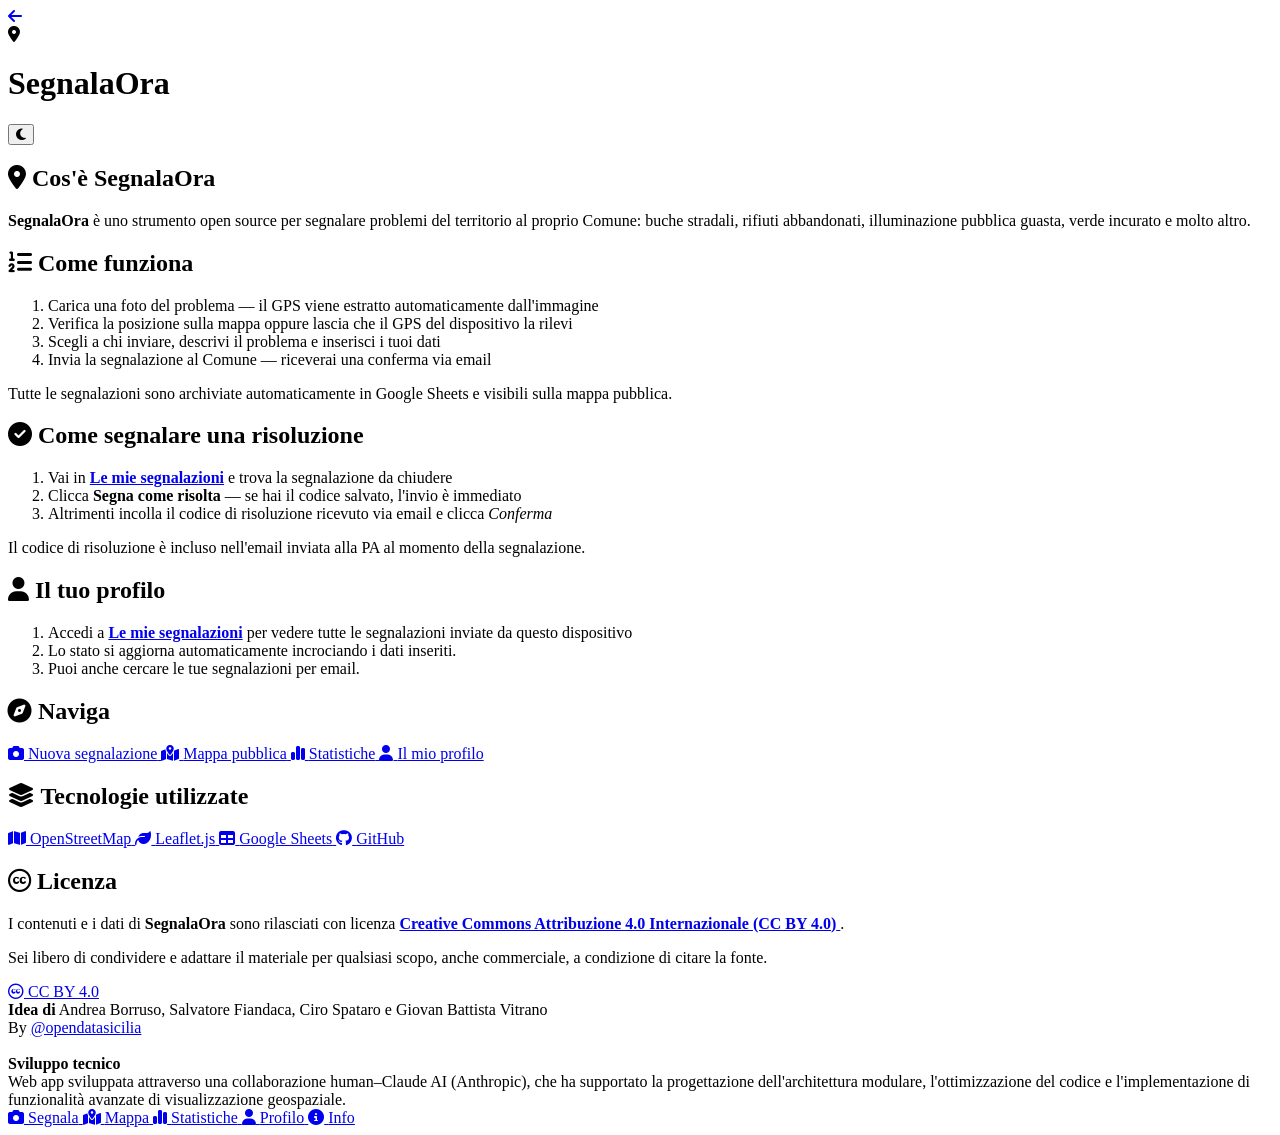
==== info.html @ 7734c01e "upgrade" ====
<!DOCTYPE html>
<html lang="it">
<head>
<meta charset="UTF-8">
<meta name="viewport" content="width=device-width, initial-scale=1.0">
<title>Informazioni — SegnalaOra</title>
<link rel="preconnect" href="https://fonts.googleapis.com">
<link href="https://fonts.googleapis.com/css2?family=Titillium+Web:ital,wght@0,300;0,400;0,600;0,700;1,300&display=swap" rel="stylesheet">
<link rel="stylesheet" href="https://cdnjs.cloudflare.com/ajax/libs/font-awesome/6.5.2/css/all.min.css"/>
<link rel="stylesheet" href="css/app.css">
<link rel="shortcut icon" href="img/favicon.ico"/>
<link rel="icon" href="img/favicon.png" type="image/png"/>
<script src="js/theme.js"></script>
</head>
<body class="page-info">

<header>
  <a href="javascript:history.back()" class="btn-back" title="Torna indietro">
    <i class="fa-solid fa-arrow-left"></i>
  </a>
  <div class="logo-mark"><i class="fa-solid fa-location-dot"></i></div>
  <h1>SegnalaOra</h1>
  <div class="header-actions">
    <button class="btn-theme" id="themeToggle" onclick="toggleTheme()" title="Tema">
      <i class="fa-solid fa-moon"></i>
    </button>
  </div>
</header>

<main>

  <section class="info-section">
    <h2><i class="fa-solid fa-location-dot"></i> Cos'è SegnalaOra</h2>
    <p><strong>SegnalaOra</strong> è uno strumento open source per segnalare problemi del territorio al proprio Comune: buche stradali, rifiuti abbandonati, illuminazione pubblica guasta, verde incurato e molto altro.</p>
  </section>

  <section class="info-section">
    <h2><i class="fa-solid fa-list-ol"></i> Come funziona</h2>
    <ol>
      <li>Carica una foto del problema — il GPS viene estratto automaticamente dall'immagine</li>
      <li>Verifica la posizione sulla mappa oppure lascia che il GPS del dispositivo la rilevi</li>
      <li>Scegli a chi inviare, descrivi il problema e inserisci i tuoi dati</li>
      <li>Invia la segnalazione al Comune — riceverai una conferma via email</li>
    </ol>
    <p>Tutte le segnalazioni sono archiviate automaticamente in Google Sheets e visibili sulla mappa pubblica.</p>
  </section>

  <section class="info-section">
    <h2><i class="fa-solid fa-circle-check"></i> Come segnalare una risoluzione</h2>
    <ol>
      <li>Vai in <a href="profilo.html"><strong>Le mie segnalazioni</strong></a> e trova la segnalazione da chiudere</li>
      <li>Clicca <strong>Segna come risolta</strong> — se hai il codice salvato, l'invio è immediato</li>
      <li>Altrimenti incolla il codice di risoluzione ricevuto via email e clicca <em>Conferma</em></li>
    </ol>
    <p class="info-note">Il codice di risoluzione è incluso nell'email inviata alla PA al momento della segnalazione.</p>
  </section>

  <section class="info-section">
    <h2><i class="fa-solid fa-user"></i> Il tuo profilo</h2>
    <ol>
      <li>Accedi a <a href="profilo.html"><strong>Le mie segnalazioni</strong></a> per vedere tutte le segnalazioni inviate da questo dispositivo</li>
      <li>Lo stato si aggiorna automaticamente incrociando i dati inseriti.</li>
      <li>Puoi anche cercare le tue segnalazioni per email.</li>
    </ol>
  </section>

  <section class="info-section info-section--links">
    <h2><i class="fa-solid fa-compass"></i> Naviga</h2>
    <div class="info-links">
      <a href="index.html" class="info-link-card">
        <i class="fa-solid fa-camera"></i>
        <span>Nuova segnalazione</span>
      </a>
      <a href="mappa.html" class="info-link-card">
        <i class="fa-solid fa-map-location-dot"></i>
        <span>Mappa pubblica</span>
      </a>
      <a href="statistiche.html" class="info-link-card">
        <i class="fa-solid fa-chart-simple"></i>
        <span>Statistiche</span>
      </a>
      <a href="profilo.html" class="info-link-card">
        <i class="fa-solid fa-user"></i>
        <span>Il mio profilo</span>
      </a>
    </div>
  </section>

  <section class="info-section">
    <h2><i class="fa-solid fa-layer-group"></i> Tecnologie utilizzate</h2>
    <div class="info-links">
      <a href="https://www.openstreetmap.org/copyright" target="_blank" rel="noopener" class="info-link-card">
        <i class="fa-solid fa-map"></i>
        <span>OpenStreetMap</span>
      </a>
      <a href="https://leafletjs.com" target="_blank" rel="noopener" class="info-link-card">
        <i class="fa-solid fa-leaf"></i>
        <span>Leaflet.js</span>
      </a>
      <a href="https://workspace.google.com/products/sheets/" target="_blank" rel="noopener" class="info-link-card">
        <i class="fa-solid fa-table"></i>
        <span>Google Sheets</span>
      </a>
      <a href="#" target="_blank" rel="noopener" class="info-link-card">
        <i class="fa-brands fa-github"></i>
        <span>GitHub</span>
      </a>
    </div>
  </section>

  <section class="info-section">
    <h2><i class="fa-brands fa-creative-commons"></i> Licenza</h2>
    <p>
      I contenuti e i dati di <strong>SegnalaOra</strong> sono rilasciati con licenza
      <a href="https://creativecommons.org/licenses/by/4.0/deed.it" target="_blank" rel="noopener">
        <strong>Creative Commons Attribuzione 4.0 Internazionale (CC BY 4.0)</strong>
      </a>.
    </p>
    <p>Sei libero di condividere e adattare il materiale per qualsiasi scopo, anche commerciale, a condizione di citare la fonte.</p>
    <div class="info-links" style="margin-top:0.75rem">
      <a href="https://creativecommons.org/licenses/by/4.0/deed.it" target="_blank" rel="noopener" class="info-link-card">
        <i class="fa-brands fa-creative-commons"></i>
        <span>CC BY 4.0</span>
      </a>
    </div>
  </section>

  <section class="info-section info-credits">
    <strong>Idea di</strong> Andrea Borruso, Salvatore Fiandaca, Ciro Spataro e Giovan Battista Vitrano<br>
    By <a href="https://opendatasicilia.it" target="_blank" rel="noopener">@opendatasicilia</a><br><br>
    <strong>Sviluppo tecnico</strong><br>
    Web app sviluppata attraverso una collaborazione human–Claude AI (Anthropic), che ha supportato la progettazione dell'architettura modulare, l'ottimizzazione del codice e l'implementazione di funzionalità avanzate di visualizzazione geospaziale.
  </section>

</main>

<!-- BOTTOM NAV -->
<nav class="bottom-nav">
  <a class="bnav-item" href="index.html">
    <i class="fa-solid fa-camera"></i>
    <span>Segnala</span>
  </a>
  <a class="bnav-item" href="mappa.html">
    <i class="fa-solid fa-map-location-dot"></i>
    <span>Mappa</span>
  </a>
  <a class="bnav-item" href="statistiche.html">
    <i class="fa-solid fa-chart-simple"></i>
    <span>Statistiche</span>
  </a>
  <a class="bnav-item" href="profilo.html">
    <i class="fa-solid fa-user"></i>
    <span>Profilo</span>
  </a>
  <a class="bnav-item bnav-active" href="info.html">
    <i class="fa-solid fa-circle-info"></i>
    <span>Info</span>
  </a>
</nav>

</body>
</html>
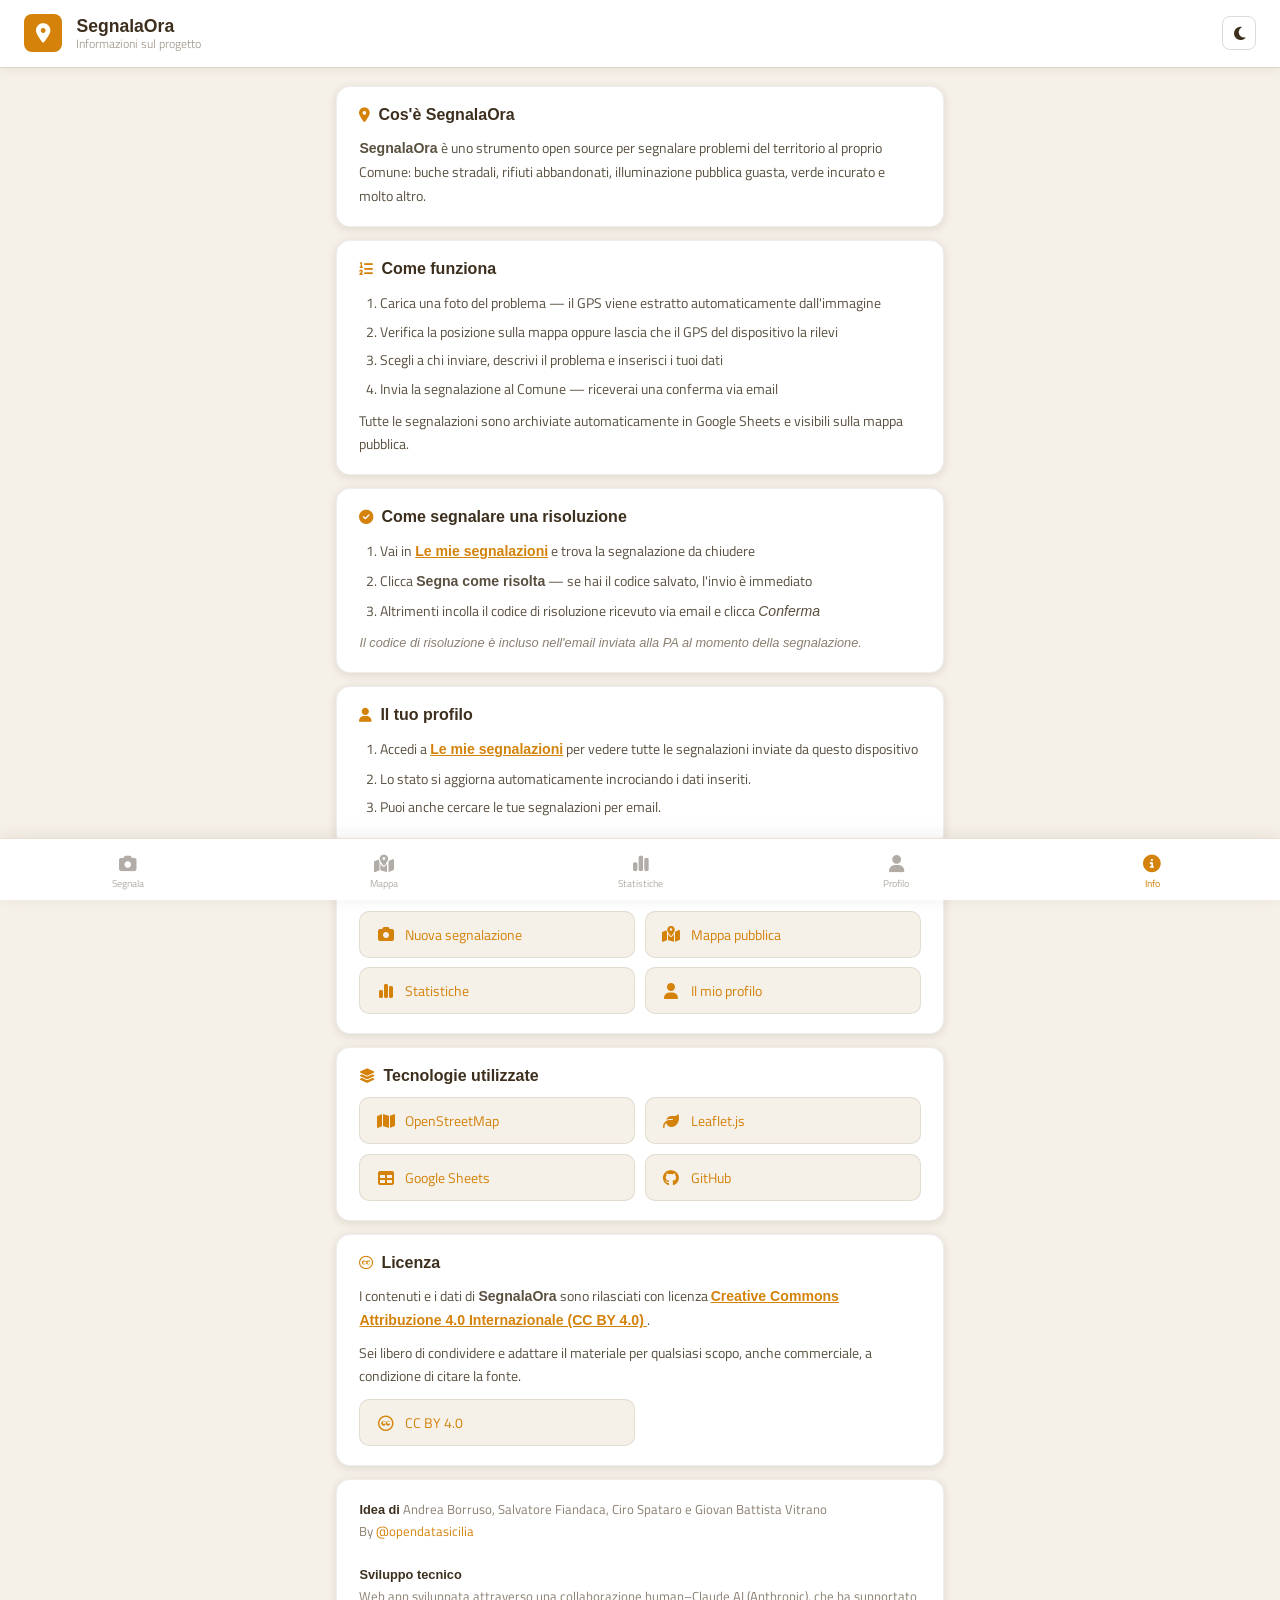
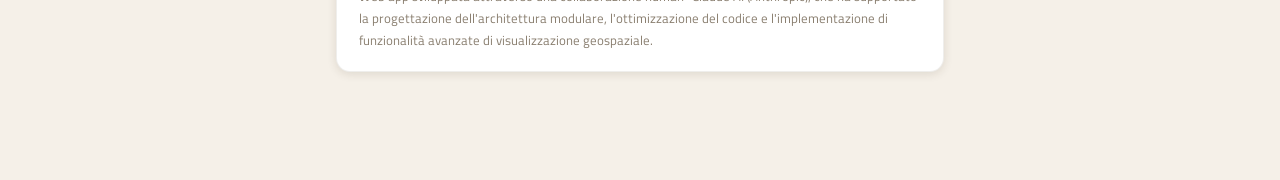
==== commit b96d6f96: "upgrade" ====
--- a/info.html
+++ b/info.html
@@ -15,11 +15,11 @@
 <body class="page-info">
 
 <header>
-  <a href="javascript:history.back()" class="btn-back" title="Torna indietro">
-    <i class="fa-solid fa-arrow-left"></i>
-  </a>
   <div class="logo-mark"><i class="fa-solid fa-location-dot"></i></div>
-  <h1>SegnalaOra</h1>
+  <div>
+    <h1>SegnalaOra</h1>
+    <p>Informazioni sul progetto</p>
+  </div>
   <div class="header-actions">
     <button class="btn-theme" id="themeToggle" onclick="toggleTheme()" title="Tema">
       <i class="fa-solid fa-moon"></i>
--- a/css/app.css
+++ b/css/app.css
@@ -0,0 +1,2430 @@
+/* ═══════════════════════════════════════════════════════
+   SegnalaOra — app.css — Stile unificato di tutte le pagine
+   ═══════════════════════════════════════════════════════
+   Struttura:
+     1. Variabili CSS
+     2. Reset
+     3. Animazioni condivise
+     4. Componenti condivisi (btn-theme, btn-info, info-modal, bottom-nav, spinner)
+     5. Dark mode — componenti condivisi
+     ─── PAGINA: FORM SEGNALAZIONE  (body.page-form) ───────
+     ─── PAGINA: MAPPA              (body.page-map) ────────
+     ─── PAGINA: STATISTICHE        (body.page-stats) ──────
+     ─── PAGINA: PROFILO            (body.page-profile) ────
+   ═══════════════════════════════════════════════════════ */
+
+/* ─────────────────────────────────────────────────────────
+   1. VARIABILI CSS
+───────────────────────────────────────────────────────── */
+:root {
+  --ink:         #3d2f1e;
+  --paper:       #f5f0e8;
+  --amber:       #d4820a;
+  --amber-light: #e8a030;
+  --sage:        #3d5a47;
+  --rust:        #c0392b;
+  --mist:        #e8e2d6;
+  --shadow:      rgba(60,40,20,0.12);
+  --panel:       360px;
+  --ocean:       #0984e3;
+  --urg-alta:    #e53535;
+  --urg-normale: #ff9900;
+  --urg-bassa:   #3cb4d8;
+}
+
+/* ─────────────────────────────────────────────────────────
+   2. RESET
+───────────────────────────────────────────────────────── */
+* { box-sizing: border-box; margin: 0; padding: 0; }
+
+/* ─────────────────────────────────────────────────────────
+   3. ANIMAZIONI CONDIVISE
+───────────────────────────────────────────────────────── */
+@keyframes spin   { to { transform: rotate(360deg); } }
+@keyframes pulse  { 0%, 100% { opacity: 1; } 50% { opacity: 0.3; } }
+@keyframes shake  { 0%, 100% { transform: translateX(0); } 25% { transform: translateX(-4px); } 75% { transform: translateX(4px); } }
+@keyframes fadeIn { from { opacity: 0; transform: translateY(12px); } to { opacity: 1; transform: translateY(0); } }
+@keyframes pop    { from { transform: scale(0); } to { transform: scale(1); } }
+
+/* ─────────────────────────────────────────────────────────
+   4. COMPONENTI CONDIVISI
+───────────────────────────────────────────────────────── */
+
+/* Btn Info — 32px circolare */
+.btn-info {
+  background: none;
+  border: 1px solid rgba(60,40,20,0.20);
+  border-radius: 50%;
+  width: 32px;
+  height: 32px;
+  color: #9a8f80;
+  cursor: pointer;
+  display: flex;
+  align-items: center;
+  justify-content: center;
+  font-size: 0.95rem;
+  transition: border-color 0.2s, color 0.2s;
+  flex-shrink: 0;
+   display: none;
+}
+.btn-info:hover { border-color: var(--amber); color: var(--amber); }
+
+
+/* Btn Theme — 32px circolare (profilo usa override 34px/8px) */
+.btn-theme {
+  background: none;
+   width: 34px;
+    height: 34px;
+    border: 1.5px solid rgba(61, 47, 30, 0.18);
+    border-radius: 8px;
+  color: #9a8f80;
+  cursor: pointer;
+  display: flex;
+  align-items: center;
+  justify-content: center;
+  font-size: 0.9rem;
+  transition: border-color 0.2s, color 0.2s;
+  flex-shrink: 0;
+}
+.btn-theme:hover { border-color: var(--amber); color: var(--amber); }
+
+/* Spinner */
+.spinner {
+  width: 40px;
+  height: 40px;
+  border: 3px solid var(--mist);
+  border-top-color: var(--amber);
+  border-radius: 50%;
+  animation: spin 0.8s linear infinite;
+}
+
+/* Info Overlay / Modal (versione comune — form, mappa, profilo) */
+.info-overlay {
+  display: none;
+  position: fixed;
+  inset: 0;
+  background: rgba(26,18,8,0.65);
+  z-index: 9000;
+  align-items: center;
+  justify-content: center;
+  padding: 1rem;
+  backdrop-filter: blur(4px);
+}
+.info-overlay.open { display: flex; }
+
+.info-modal {
+  background: var(--paper);
+  color: var(--ink);
+  border-radius: 14px;
+  max-width: 500px;
+  width: 100%;
+  padding: 2rem 2rem 1.6rem;
+  position: relative;
+  box-shadow: 0 24px 64px rgba(0,0,0,0.45);
+}
+
+.info-modal-close {
+  position: absolute;
+  top: 1rem;
+  right: 1rem;
+  background: none;
+  border: none;
+  font-size: 1rem;
+  cursor: pointer;
+  color: var(--ink);
+  opacity: 0.45;
+  transition: opacity 0.2s;
+  line-height: 1;
+  padding: 0.2rem 0.4rem;
+}
+.info-modal-close:hover { opacity: 1; }
+
+.info-modal h2 {
+  font-family: 'Titillium Web', sans-serif;
+  font-size: 1.35rem;
+  margin-bottom: 0.8rem;
+  color: var(--amber);
+}
+.info-modal p  { font-size: 0.87rem; line-height: 1.65; margin-bottom: 0.7rem; }
+.info-modal ol { padding-left: 1.3rem; font-size: 0.87rem; line-height: 1.75; margin-bottom: 0.7rem; }
+
+.info-modal .credits {
+  margin-top: 1.2rem;
+  padding-top: 1rem;
+  border-top: 1px solid var(--mist);
+  font-size: 0.78rem;
+  color: #777;
+  line-height: 1.7;
+}
+.info-modal .credits strong { color: var(--ink); }
+.info-modal .credits a { color: var(--amber); text-decoration: none; }
+.info-modal .credits a:hover { text-decoration: underline; }
+
+/* Header condiviso — altezza uniforme su tutte le pagine */
+header, .stats-header { padding: 0.9rem 1.5rem; gap: 0.9rem; }
+@media (max-width: 640px) {
+  header, .stats-header { padding: 0.75rem 1rem; gap: 0.6rem; }
+}
+
+/* Header condiviso — logo + titolo + sottotitolo */
+.logo-mark {
+  width: 38px; height: 38px;
+  background: var(--amber);
+  border-radius: 8px;
+  display: flex; align-items: center; justify-content: center;
+  font-size: 1.2rem;
+  flex-shrink: 0;
+  color: white;
+}
+header p, .stats-header p {
+  font-size: 0.72rem;
+  color: #9a8f80;
+  font-weight: 300;
+  line-height: 1.2;
+}
+html.dark header p,
+html.dark .stats-header p { color: rgba(245,240,232,0.45); }
+
+/* Bottom Nav — sempre visibile su tutti i breakpoint */
+.bottom-nav {
+  display: flex;
+  position: fixed;
+  bottom: 0; left: 0; right: 0;
+  background: white;
+  border-top: 1px solid rgba(60,40,20,0.10);
+  z-index: 300;
+  padding: 0.45rem 0 env(safe-area-inset-bottom, 0.45rem);
+  box-shadow: 0 -2px 16px rgba(60,40,20,0.08);
+}
+
+.bnav-item {
+  flex: 1;
+  display: flex;
+  flex-direction: column;
+  align-items: center;
+  gap: 0.18rem;
+  padding: 0.3rem 0;
+  background: none;
+  border: none;
+  cursor: pointer;
+  color: rgba(61,47,30,0.38);
+  font-family: 'Titillium Web', sans-serif;
+  font-size: 0.58rem;
+  font-weight: 500;
+  text-decoration: none;
+  transition: color 0.15s;
+}
+.bnav-item i { font-size: 1.15rem; }
+.bnav-item:hover       { color: rgba(61,47,30,0.7); }
+.bnav-item.bnav-active { color: var(--amber); }
+
+/* ─────────────────────────────────────────────────────────
+   5. DARK MODE — COMPONENTI CONDIVISI
+───────────────────────────────────────────────────────── */
+html.dark .btn-info,
+html.dark .btn-theme {
+  border-color: rgba(255,255,255,0.15);
+  color: rgba(245,240,232,0.55);
+}
+html.dark .btn-info:hover,
+html.dark .btn-theme:hover { border-color: var(--amber); color: var(--amber); }
+
+html.dark .info-overlay { background: rgba(15,13,11,0.78); }
+html.dark .info-modal   { background: #1e1812; color: #f5f0e8; border: 1px solid rgba(255,255,255,0.08); }
+html.dark .info-modal h2 { color: var(--amber); }
+html.dark .info-modal p,
+html.dark .info-modal ol { color: rgba(245,240,232,0.75); }
+html.dark .info-modal .credits { border-top-color: rgba(255,255,255,0.1); color: rgba(245,240,232,0.42); }
+html.dark .info-modal .credits strong { color: #f5f0e8; }
+html.dark .info-modal-close { color: #f5f0e8; }
+
+html.dark .bottom-nav { background: #181410; border-top-color: rgba(255,255,255,0.08); box-shadow: none; }
+html.dark .bnav-item  { color: rgba(245,240,232,0.35); }
+html.dark .bnav-item:hover       { color: rgba(245,240,232,0.75); }
+html.dark .bnav-item.bnav-active { color: var(--amber); }
+
+
+/* ═══════════════════════════════════════════════════════
+   PAGINA: FORM SEGNALAZIONE — index.html (body.page-form)
+   ═══════════════════════════════════════════════════════ */
+
+/* Override variabili per il form (ink quasi-nero) */
+body.page-form {
+  --ink:    #1a1208;
+  --shadow: rgba(26,18,8,0.12);
+}
+
+body.page-form {
+  font-family: 'Titillium Web', sans-serif;
+  background: var(--paper);
+  color: var(--ink);
+  min-height: 100vh;
+  overflow-x: hidden;
+}
+
+body.page-form::before {
+  content: '';
+  position: fixed;
+  inset: 0;
+  background-image: url("data:image/svg+xml,%3Csvg viewBox='0 0 256 256' xmlns='http://www.w3.org/2000/svg'%3E%3Cfilter id='noise'%3E%3CfeTurbulence type='fractalNoise' baseFrequency='0.9' numOctaves='4' stitchTiles='stitch'/%3E%3C/filter%3E%3Crect width='100%25' height='100%25' filter='url(%23noise)' opacity='0.04'/%3E%3C/svg%3E");
+  pointer-events: none;
+  z-index: 1000;
+  opacity: 0.6;
+}
+
+/* ── Header ── */
+body.page-form header {
+  background: white;
+  color: var(--ink);
+  display: flex;
+  align-items: center;
+  position: sticky;
+  top: 0;
+  z-index: 10000;
+  box-shadow: 0 2px 12px rgba(26,18,8,0.08);
+}
+
+
+body.page-form header h1 {
+  font-family: 'Titillium Web', sans-serif;
+  font-size: 1.4rem;
+  font-weight: 600;
+  letter-spacing: -0.02em;
+}
+
+body.page-form .header-actions {
+  margin-left: auto;
+  display: flex;
+  gap: 0.6rem;
+  align-items: center;
+}
+
+body.page-form .btn-map-link {
+	display: none;
+  background: rgba(26,18,8,0.06);
+  color: var(--ink);
+  border: 1px solid rgba(26,18,8,0.14);
+  border-radius: 8px;
+  padding: 0.4rem 0.9rem;
+  font-size: 0.78rem;
+  font-family: 'Titillium Web', sans-serif;
+  cursor: pointer;
+  text-decoration: none;
+  white-space: nowrap;
+  transition: background 0.2s, border-color 0.2s, color 0.2s;
+}
+body.page-form .btn-map-link:hover { background: rgba(26,18,8,0.10); border-color: var(--amber); color: var(--amber); }
+
+body.page-form .btn-info {
+  border-color: rgba(26,18,8,0.18);
+}
+
+body.page-form .btn-theme {
+  border-color: rgba(26,18,8,0.18);
+}
+
+/* ── Main layout ── */
+body.page-form main {
+  max-width: 680px;
+  margin: 0 auto;
+  padding: 1.5rem 1.5rem 5rem;
+}
+
+/* ── Form sections ── */
+body.page-form .form-section {
+  background: white;
+  border-radius: 16px;
+  border: 1px solid rgba(26,18,8,0.08);
+  padding: 1.4rem 1.5rem;
+  margin-bottom: 1rem;
+  box-shadow: 0 2px 12px var(--shadow);
+}
+
+body.page-form .form-section--geo {
+  padding: 0;
+  overflow: hidden;
+}
+
+body.page-form .form-section--send {
+  background: transparent;
+  border: none;
+  box-shadow: none;
+  padding: 0;
+}
+
+body.page-form .section-title {
+  font-family: 'Titillium Web', sans-serif;
+  font-size: 1rem;
+  font-weight: 600;
+  letter-spacing: -0.01em;
+  color: var(--ink);
+  margin-bottom: 1rem;
+}
+
+/* ── Foto ── */
+body.page-form .photo-zone {
+  border: 2px dashed rgba(26,18,8,0.15);
+  border-radius: 12px;
+  padding: 2.5rem 1.5rem;
+  text-align: center;
+  cursor: pointer;
+  transition: all 0.2s;
+  position: relative;
+  overflow: hidden;
+}
+body.page-form .photo-zone:hover { border-color: var(--amber); background: rgba(212,130,10,0.03); }
+body.page-form .photo-zone input { display: none; }
+body.page-form .photo-zone .big-icon { font-size: 2.5rem; margin-bottom: 0.8rem; display: block; }
+
+body.page-form .photo-zone h3 {
+  font-family: 'Titillium Web', sans-serif;
+  font-size: 1.1rem;
+  font-weight: 600;
+  margin-bottom: 0.3rem;
+}
+body.page-form .photo-zone p { font-size: 0.82rem; color: #8a7f70; }
+
+body.page-form .photo-preview { display: none; position: relative; }
+body.page-form .photo-preview img {
+  width: 100%;
+  border-radius: 10px;
+  max-height: 280px;
+  object-fit: cover;
+}
+body.page-form .photo-preview .change-btn {
+  position: absolute;
+  top: 10px; right: 10px;
+  background: rgba(26,18,8,0.7);
+  color: white;
+  border: none;
+  border-radius: 8px;
+  padding: 0.4rem 0.8rem;
+  font-size: 0.75rem;
+  cursor: pointer;
+  font-family: 'Titillium Web', sans-serif;
+  backdrop-filter: blur(4px);
+}
+
+body.page-form .photo-info {
+  margin-top: 0.8rem;
+  padding: 0.6rem 0.9rem;
+  background: rgba(61,90,71,0.08);
+  border-radius: 8px;
+  font-size: 0.78rem;
+  color: var(--sage);
+  display: none;
+}
+body.page-form .photo-info.visible { display: flex; align-items: center; gap: 0.5rem; }
+
+body.page-form .btn-row {
+  display: flex;
+  gap: 0.8rem;
+  margin-top: 0.8rem;
+  flex-wrap: wrap;
+}
+
+body.page-form .btn-sm {
+  flex: 1;
+  min-width: 120px;
+  padding: 0.7rem 1rem;
+  border-radius: 10px;
+  border: 1.5px solid rgba(26,18,8,0.15);
+  background: white;
+  font-family: 'Titillium Web', sans-serif;
+  font-size: 0.82rem;
+  font-weight: 500;
+  cursor: pointer;
+  display: flex;
+  align-items: center;
+  justify-content: center;
+  gap: 0.4rem;
+  transition: all 0.2s;
+}
+body.page-form .btn-sm:hover { border-color: var(--amber); color: var(--amber); }
+
+/* ── Geo bar ── */
+body.page-form .geo-bar {
+  width: 100%;
+  display: flex;
+  align-items: center;
+  justify-content: space-between;
+  gap: 0.75rem;
+  padding: 0.75rem 1.2rem;
+  background: rgba(61,90,71,0.06);
+  border: none;
+  border-bottom: 1px solid rgba(26,18,8,0.06);
+  cursor: default;
+  font-family: 'Titillium Web', sans-serif;
+  font-size: 0.82rem;
+  color: var(--sage);
+  text-align: left;
+}
+
+body.page-form .geo-bar.geo-warn {
+  background: rgba(192,57,43,0.08);
+  color: var(--rust);
+  outline: 1.5px solid var(--rust);
+  animation: shake 0.35s ease;
+}
+
+body.page-form .geo-bar-left {
+  display: flex; align-items: center; gap: 0.5rem;
+  flex: 1; min-width: 0;
+}
+body.page-form .geo-bar-right {
+  display: flex; align-items: center; gap: 0.4rem;
+  flex-shrink: 0;
+}
+
+body.page-form .btn-sm--inline { padding: 0.28rem 0.65rem; font-size: 0.74rem; }
+
+body.page-form .dot {
+  width: 8px; height: 8px;
+  border-radius: 50%;
+  background: var(--sage);
+  flex-shrink: 0;
+  animation: pulse 2s infinite;
+}
+body.page-form .geo-bar.geo-warn .dot { background: var(--rust); }
+
+/* Mappa form — sempre visibile */
+body.page-form .map-collapsible {
+  display: block;
+  padding: 1rem 1.2rem 1.2rem;
+}
+
+body.page-form #map {
+  height: 300px;
+  border-radius: 10px;
+  overflow: hidden;
+  margin-bottom: 1rem;
+  border: 1px solid rgba(26,18,8,0.1);
+}
+
+/* ── Campi form ── */
+body.page-form label {
+  display: block;
+  font-size: 0.8rem;
+  font-weight: 500;
+  color: #5a5040;
+  margin-bottom: 0.4rem;
+  margin-top: 1rem;
+}
+body.page-form label:first-of-type { margin-top: 0; }
+
+body.page-form .label-note {
+  font-weight: 300;
+  font-size: 0.75rem;
+  color: #9a8f80;
+}
+
+body.page-form select,
+body.page-form input[type="text"],
+body.page-form input[type="email"],
+body.page-form textarea {
+  width: 100%;
+  padding: 0.75rem 1rem;
+  border: 1.5px solid rgba(26,18,8,0.15);
+  border-radius: 10px;
+  font-family: 'Titillium Web', sans-serif;
+  font-size: 0.9rem;
+  background: var(--paper);
+  color: var(--ink);
+  transition: border-color 0.2s;
+  appearance: none;
+}
+body.page-form select:focus,
+body.page-form input[type="text"]:focus,
+body.page-form input[type="email"]:focus,
+body.page-form textarea:focus {
+  outline: none;
+  border-color: var(--amber);
+  background: white;
+}
+
+body.page-form input.invalid,
+body.page-form textarea.invalid,
+body.page-form select.invalid { border-color: var(--rust) !important; background: #fff5f5; }
+
+body.page-form .photo-zone.invalid { border-color: var(--rust) !important; background: rgba(192,57,43,0.04); }
+
+body.page-form input.valid { border-color: var(--sage) !important; background: #f0fff4; }
+
+body.page-form textarea { resize: vertical; min-height: 90px; }
+
+body.page-form .select-wrap { position: relative; }
+body.page-form .select-wrap::after {
+  content: '▾';
+  position: absolute;
+  right: 1rem; top: 50%;
+  transform: translateY(-50%);
+  pointer-events: none;
+  color: #8a7f70;
+  font-size: 0.9rem;
+}
+
+body.page-form .field-error {
+  font-size: 0.78rem;
+  color: var(--rust);
+  margin-top: 0.25rem;
+  display: none;
+}
+body.page-form .field-error.visible { display: block; }
+body.page-form .field-error.ok { display: block; color: var(--sage); }
+
+/* ── Destinatari grid ── */
+body.page-form .dest-grid {
+  display: grid;
+  grid-template-columns: repeat(2, 1fr);
+  gap: 0.6rem;
+  margin-bottom: 0.5rem;
+}
+
+body.page-form .dest-btn {
+  display: flex;
+  flex-direction: column;
+  align-items: center;
+  justify-content: center;
+  gap: 0.3rem;
+  padding: 0.9rem 0.6rem;
+  border: 1.5px solid rgba(26,18,8,0.12);
+  border-radius: 12px;
+  background: var(--paper);
+  cursor: pointer;
+  font-family: 'Titillium Web', sans-serif;
+  text-align: center;
+  transition: all 0.2s;
+  min-height: 80px;
+}
+body.page-form .dest-btn:hover { border-color: var(--amber-light); background: rgba(212,130,10,0.04); }
+body.page-form .dest-btn.selected {
+  border-color: var(--amber);
+  background: rgba(212,130,10,0.08);
+  box-shadow: 0 0 0 2px rgba(212,130,10,0.15);
+}
+
+body.page-form .dest-icon { font-size: 1.5rem; line-height: 1; }
+body.page-form .dest-nome { font-size: 0.78rem; font-weight: 600; color: var(--ink); }
+body.page-form .dest-sub  { font-size: 0.68rem; color: #8a7f70; line-height: 1.3; }
+body.page-form .custom-email-row { margin-top: 0.75rem; }
+
+/* ── Categorie grid ── */
+body.page-form .cat-grid {
+  display: grid;
+  grid-template-columns: repeat(3, 1fr);
+  gap: 0.5rem;
+  margin-bottom: 0.6rem;
+}
+
+body.page-form .cat-btn {
+  display: flex;
+  flex-direction: column;
+  align-items: center;
+  justify-content: center;
+  gap: 0.25rem;
+  padding: 0.65rem 0.4rem;
+  border: 1.5px solid rgba(26,18,8,0.12);
+  border-radius: 10px;
+  background: var(--paper);
+  cursor: pointer;
+  font-family: 'Titillium Web', sans-serif;
+  text-align: center;
+  transition: all 0.2s;
+  min-height: 64px;
+}
+body.page-form .cat-btn:hover { border-color: var(--amber-light); background: rgba(212,130,10,0.04); }
+body.page-form .cat-btn.selected {
+  border-color: var(--amber);
+  background: rgba(212,130,10,0.08);
+  box-shadow: 0 0 0 2px rgba(212,130,10,0.15);
+}
+
+body.page-form .cat-icon { font-size: 1.25rem; line-height: 1; }
+body.page-form .cat-nome { font-size: 0.68rem; font-weight: 600; color: var(--ink); }
+
+body.page-form .cat-expand-btn {
+  width: 100%;
+  padding: 0.5rem;
+  border: 1.5px dashed rgba(26,18,8,0.18);
+  border-radius: 10px;
+  background: transparent;
+  font-family: 'Titillium Web', sans-serif;
+  font-size: 0.78rem;
+  color: #8a7f70;
+  cursor: pointer;
+  transition: all 0.2s;
+  margin-bottom: 0.25rem;
+}
+body.page-form .cat-expand-btn:hover { border-color: var(--amber); color: var(--amber); background: rgba(212,130,10,0.03); }
+
+/* ── Send / Next buttons ── */
+body.page-form .send-btn {
+  width: 100%;
+  padding: 1.1rem;
+  background: var(--ink);
+  color: var(--paper);
+  border: none;
+  border-radius: 14px;
+  font-family: 'Titillium Web', sans-serif;
+  font-size: 1.15rem;
+  font-weight: 600;
+  cursor: pointer;
+  display: flex;
+  align-items: center;
+  justify-content: center;
+  gap: 0.6rem;
+  transition: all 0.25s;
+  letter-spacing: -0.01em;
+  box-shadow: 0 4px 16px rgba(26,18,8,0.2);
+}
+body.page-form .send-btn:hover {
+  background: var(--amber);
+  transform: translateY(-1px);
+  box-shadow: 0 6px 20px rgba(212,130,10,0.3);
+}
+body.page-form .send-btn:disabled { opacity: 0.6; cursor: not-allowed; transform: none; }
+
+body.page-form .btn-next {
+  padding: 0.8rem 1.8rem;
+  background: var(--ink);
+  color: var(--paper);
+  border: none;
+  border-radius: 10px;
+  font-family: 'Titillium Web', sans-serif;
+  font-size: 0.9rem;
+  font-weight: 500;
+  cursor: pointer;
+  display: flex;
+  align-items: center;
+  gap: 0.4rem;
+  transition: all 0.2s;
+}
+body.page-form .btn-next:hover { background: var(--amber); }
+
+/* ── Success overlay ── */
+body.page-form .success-overlay {
+  display: none;
+  position: fixed;
+  inset: 0;
+  background: var(--paper);
+  z-index: 8000;
+  overflow-y: auto;
+  animation: fadeIn 0.3s ease;
+}
+body.page-form .success-overlay.open { display: block; }
+
+body.page-form .success-card {
+  text-align: center;
+  padding: 3rem 2rem;
+  max-width: 480px;
+  margin: 0 auto;
+}
+
+body.page-form .success-icon {
+  font-size: 4rem;
+  margin-bottom: 1rem;
+  display: block;
+  animation: pop 0.5s cubic-bezier(0.175, 0.885, 0.32, 1.275);
+}
+
+body.page-form .success-card h2 {
+  font-family: 'Titillium Web', sans-serif;
+  font-size: 1.8rem;
+  font-weight: 800;
+  margin-bottom: 0.5rem;
+}
+body.page-form .success-card p { color: #8a7f70; font-size: 0.9rem; max-width: 360px; margin: 0 auto 1rem; }
+
+body.page-form .tag-id {
+  display: inline-block;
+  background: var(--ink);
+  color: var(--paper);
+  padding: 0.4rem 1rem;
+  border-radius: 999px;
+  font-size: 0.8rem;
+  font-family: monospace;
+  letter-spacing: 0.05em;
+  margin-bottom: 1.5rem;
+}
+
+body.page-form .channels-sent {
+  display: flex;
+  gap: 0.5rem;
+  justify-content: center;
+  flex-wrap: wrap;
+  margin: 1rem 0;
+}
+
+body.page-form .channel-badge {
+  background: var(--mist);
+  border-radius: 8px;
+  padding: 0.4rem 0.8rem;
+  font-size: 0.78rem;
+  display: flex;
+  align-items: center;
+  gap: 0.3rem;
+}
+
+body.page-form .token-row {
+  display: flex;
+  align-items: center;
+  justify-content: center;
+  gap: 0.5rem;
+  flex-wrap: wrap;
+  background: rgba(61,90,71,0.07);
+  border: 1px solid rgba(61,90,71,0.2);
+  border-radius: 10px;
+  padding: 0.6rem 1rem;
+  margin-bottom: 0.4rem;
+  font-size: 0.82rem;
+}
+body.page-form .token-label { color: #6a7f70; font-weight: 500; }
+body.page-form .token-val   { font-family: monospace; font-size: 0.78rem; color: var(--ink); word-break: break-all; }
+
+body.page-form .copy-btn-small {
+  background: none;
+  border: 1px solid rgba(26,18,8,0.2);
+  border-radius: 6px;
+  padding: 0.2rem 0.5rem;
+  font-size: 0.75rem;
+  cursor: pointer;
+  font-family: 'Titillium Web', sans-serif;
+  flex-shrink: 0;
+}
+body.page-form .token-hint { font-size: 0.75rem; color: #9a8f80; text-align: center; margin-bottom: 0.75rem; }
+
+/* ── Banners ── */
+body.page-form .warn-banner {
+  background: #fff8e1;
+  border: 1.5px solid #f4c542;
+  border-radius: 10px;
+  padding: 0.65rem 1rem;
+  font-size: 0.82rem;
+  color: #6a4f00;
+  margin-bottom: 0.75rem;
+  line-height: 1.5;
+  text-align: left;
+}
+
+body.page-form .exif-banner {
+  background: #fff8e1;
+  border: 1.5px solid #f4c542;
+  border-radius: 10px;
+  padding: 0.7rem 1rem;
+  font-size: 0.82rem;
+  color: #6a4f00;
+  margin-bottom: 0.75rem;
+  line-height: 1.5;
+}
+
+body.page-form .exif-banner-btn {
+  display: block;
+  margin-top: 0.5rem;
+  background: none;
+  border: 1.5px solid #c8a800;
+  border-radius: 8px;
+  padding: 0.3rem 0.75rem;
+  font-size: 0.8rem;
+  cursor: pointer;
+  color: #6a4f00;
+  font-family: 'Titillium Web', sans-serif;
+  font-weight: 500;
+}
+body.page-form .exif-banner-btn:hover { background: #fff0a0; }
+
+body.page-form .copy-reminder {
+  display: none;
+  background: #fff8e1;
+  border: 1.5px solid #f4c542;
+  border-radius: 10px;
+  padding: 0.65rem 1rem;
+  font-size: 0.82rem;
+  color: #7a5f00;
+  text-align: center;
+  margin: 0.75rem 0;
+}
+body.page-form .copy-reminder.visible { display: block; }
+
+body.page-form .copy-reminder-close {
+  display: block;
+  margin: 0.4rem auto 0;
+  background: none;
+  border: 1px solid #c8a800;
+  border-radius: 6px;
+  padding: 0.2rem 0.75rem;
+  font-size: 0.78rem;
+  cursor: pointer;
+  color: #7a5f00;
+  font-family: 'Titillium Web', sans-serif;
+}
+
+/* ── Social sharing ── */
+body.page-form .section-hint {
+  font-size: 0.8rem;
+  color: #9a8f80;
+  margin-bottom: 0.8rem;
+  line-height: 1.5;
+}
+
+body.page-form .social-chips {
+  display: flex;
+  flex-wrap: wrap;
+  gap: 0.5rem;
+  margin-bottom: 0.8rem;
+}
+
+body.page-form .social-chip {
+  display: flex;
+  align-items: center;
+  justify-content: center;
+  width: 2.6rem;
+  height: 2.6rem;
+  padding: 0;
+  border: 1.5px solid rgba(26,18,8,0.14);
+  border-radius: 50%;
+  background: none;
+  color: #6b5e4e;
+  cursor: pointer;
+  transition: border-color 0.18s, background 0.18s, color 0.18s;
+}
+body.page-form .social-chip i { font-size: 1.1rem; }
+body.page-form .social-chip:hover { border-color: var(--amber); color: var(--amber); }
+body.page-form .social-chip.active { color: white; }
+body.page-form .social-chip.active[data-platform="twitter"]  { background: #000;    border-color: #000; }
+body.page-form .social-chip.active[data-platform="whatsapp"] { background: #25D366; border-color: #25D366; }
+body.page-form .social-chip.active[data-platform="facebook"] { background: #1877F2; border-color: #1877F2; }
+body.page-form .social-chip.active[data-platform="telegram"] { background: #229ED9; border-color: #229ED9; }
+body.page-form .social-chip.active[data-platform="bluesky"]  { background: #0285ff; border-color: #0285ff; }
+
+body.page-form .social-tags-row { margin-top: 0.2rem; }
+
+body.page-form .field-hint {
+  font-size: 0.75rem;
+  color: #9a8f80;
+  margin-top: 0.35rem;
+  line-height: 1.4;
+}
+
+/* ── Responsive form ── */
+@media (max-width: 640px) {
+  body.page-form main { padding: 1rem 1rem 4.5rem; }
+  body.page-form header h1 { font-size: 1.1rem; }
+
+  body.page-form .btn-map-link { display: none; }
+  body.page-form .btn-info     { display: none; }
+  body.page-form .btn-theme    { display: flex; margin-left: auto; }
+}
+
+@media (max-width: 480px) {
+  body.page-form .dest-grid { grid-template-columns: repeat(2, 1fr); gap: 0.5rem; }
+  body.page-form .dest-btn  { min-height: 72px; padding: 0.7rem 0.4rem; }
+  body.page-form .dest-icon { font-size: 1.3rem; }
+  body.page-form .dest-nome { font-size: 0.72rem; }
+  body.page-form .dest-sub  { font-size: 0.62rem; }
+  body.page-form .cat-grid  { grid-template-columns: repeat(3, 1fr); gap: 0.4rem; }
+  body.page-form .cat-btn   { min-height: 56px; padding: 0.5rem 0.3rem; }
+  body.page-form .cat-icon  { font-size: 1.1rem; }
+  body.page-form .cat-nome  { font-size: 0.62rem; }
+}
+
+/* ── Dark mode form ── */
+html.dark body.page-form { background: #1a1208; color: #f5f0e8; }
+html.dark body.page-form header { background: #1a1208; color: #f5f0e8; box-shadow: 0 2px 20px rgba(0,0,0,0.35); }
+html.dark body.page-form .btn-map-link { background: rgba(255,255,255,0.10); color: #f5f0e8; border-color: rgba(255,255,255,0.18); }
+html.dark body.page-form .btn-map-link:hover { background: rgba(255,255,255,0.16); border-color: var(--amber); color: var(--amber); }
+
+html.dark body.page-form .form-section {
+  background: #1e1812;
+  border-color: rgba(255,255,255,0.07);
+  box-shadow: 0 2px 12px rgba(0,0,0,0.25);
+}
+html.dark body.page-form .form-section i[class*="fa-"] { color: #f5f0e8; }
+html.dark body.page-form .form-section .btn-sm:hover i[class*="fa-"],
+html.dark body.page-form .form-section .social-chip:hover i[class*="fa-"],
+html.dark body.page-form .form-section .cat-expand-btn:hover i[class*="fa-"],
+html.dark body.page-form .form-section .dest-btn:hover i[class*="fa-"] { color: inherit; }
+
+html.dark body.page-form .section-title { color: #f5f0e8; }
+html.dark body.page-form label { color: rgba(245,240,232,0.55); }
+
+html.dark body.page-form select,
+html.dark body.page-form input[type="text"],
+html.dark body.page-form input[type="email"],
+html.dark body.page-form textarea {
+  background: #1a1208;
+  border-color: rgba(255,255,255,0.12);
+  color: #f5f0e8;
+}
+html.dark body.page-form select:focus,
+html.dark body.page-form input[type="text"]:focus,
+html.dark body.page-form input[type="email"]:focus,
+html.dark body.page-form textarea:focus { background: #1e1812; border-color: var(--amber); }
+
+html.dark body.page-form input.invalid,
+html.dark body.page-form textarea.invalid,
+html.dark body.page-form select.invalid { background: rgba(192,57,43,0.12) !important; }
+html.dark body.page-form .photo-zone.invalid { border-color: var(--rust) !important; background: rgba(192,57,43,0.08) !important; }
+
+html.dark body.page-form .dest-btn { background: #1a1208; border-color: rgba(255,255,255,0.1); }
+html.dark body.page-form .dest-btn:hover    { border-color: var(--amber-light); background: rgba(212,130,10,0.08); }
+html.dark body.page-form .dest-btn.selected { border-color: var(--amber); background: rgba(212,130,10,0.12); box-shadow: 0 0 0 2px rgba(212,130,10,0.2); }
+html.dark body.page-form .dest-nome { color: #f5f0e8; }
+html.dark body.page-form .dest-sub  { color: rgba(245,240,232,0.35); }
+
+html.dark body.page-form .cat-expand-btn { border-color: rgba(255,255,255,0.15); color: rgba(245,240,232,0.4); }
+html.dark body.page-form .cat-expand-btn:hover { border-color: var(--amber); color: var(--amber); }
+
+html.dark body.page-form .geo-bar { background: rgba(61,90,71,0.14); color: #7ecb9e; }
+html.dark body.page-form .social-chip { border-color: rgba(255,255,255,0.15); color: rgba(245,240,232,0.5); }
+html.dark body.page-form .social-chip:hover { border-color: var(--amber); color: var(--amber); }
+html.dark body.page-form .section-hint,
+html.dark body.page-form .field-hint { color: rgba(245,240,232,0.38); }
+
+html.dark body.page-form .photo-zone { border-color: rgba(255,255,255,0.1); }
+html.dark body.page-form .photo-zone:hover { background: rgba(212,130,10,0.06); }
+html.dark body.page-form .photo-zone h3 { color: #f5f0e8; }
+html.dark body.page-form .photo-zone p  { color: rgba(245,240,232,0.38); }
+
+html.dark body.page-form .btn-sm { border-color: rgba(255,255,255,0.1); background: #1e1812; color: rgba(245,240,232,0.7); }
+html.dark body.page-form .btn-sm:hover { border-color: var(--amber); color: var(--amber); }
+html.dark body.page-form .photo-info { background: rgba(61,90,71,0.15); color: #7ecb9e; }
+
+html.dark body.page-form .success-overlay { background: #1a1208; }
+html.dark body.page-form .success-card h2 { color: #f5f0e8; }
+html.dark body.page-form .success-card p  { color: rgba(245,240,232,0.45); }
+html.dark body.page-form .tag-id { background: rgba(255,255,255,0.1); color: #f5f0e8; }
+html.dark body.page-form .channel-badge { background: rgba(255,255,255,0.08); color: rgba(245,240,232,0.7); }
+html.dark body.page-form .token-row   { background: rgba(61,90,71,0.12); border-color: rgba(61,90,71,0.3); }
+html.dark body.page-form .token-label { color: rgba(245,240,232,0.4); }
+html.dark body.page-form .token-val   { color: #f5f0e8; }
+html.dark body.page-form .copy-btn-small { border-color: rgba(255,255,255,0.15); color: rgba(245,240,232,0.65); }
+html.dark body.page-form .copy-btn-small:hover { border-color: var(--amber); color: var(--amber); }
+html.dark body.page-form .token-hint { color: rgba(245,240,232,0.35); }
+
+html.dark body.page-form .warn-banner  { background: rgba(244,197,66,0.1); border-color: rgba(244,197,66,0.3); color: #f4c542; }
+html.dark body.page-form .exif-banner  { background: rgba(244,197,66,0.1); border-color: rgba(244,197,66,0.3); color: #f4c542; }
+html.dark body.page-form .exif-banner-btn { border-color: rgba(244,197,66,0.4); color: #f4c542; }
+html.dark body.page-form .exif-banner-btn:hover { background: rgba(244,197,66,0.15); }
+html.dark body.page-form .copy-reminder { background: rgba(244,197,66,0.1); border-color: rgba(244,197,66,0.3); color: #f4c542; }
+
+
+
+/* ═══════════════════════════════════════════════════════
+   PAGINA: MAPPA — mappa.html (body.page-map)
+   ═══════════════════════════════════════════════════════ */
+
+body.page-map {
+  font-family: 'Titillium Web', sans-serif;
+  background: #ffffff;
+  color: var(--ink);
+  height: 100vh;
+  overflow: hidden;
+  display: flex;
+  flex-direction: column;
+}
+
+/* ── Header mappa ── */
+body.page-map header {
+  background: white;
+  color: var(--ink);
+  display: flex;
+  align-items: center;
+  z-index: 200;
+  flex-shrink: 0;
+  box-shadow: 0 1px 0 rgba(60,40,20,0.10), 0 2px 12px rgba(60,40,20,0.07);
+}
+
+
+body.page-map header h1 {
+  font-family: 'Titillium Web', sans-serif;
+  font-size: 1.2rem;
+  font-weight: 600;
+  color: var(--ink);
+}
+body.page-map header p { font-size: 0.75rem; color: #9a8f80; font-weight: 300; }
+
+body.page-map .header-right {
+  margin-left: auto;
+  display: flex;
+  gap: 0.6rem;
+  align-items: center;
+}
+
+/* ── Lightbox ── */
+body.page-map .lightbox {
+  display: none;
+  position: fixed;
+  inset: 0;
+  background: rgba(0,0,0,0.88);
+  z-index: 9500;
+  align-items: center;
+  justify-content: center;
+  cursor: zoom-out;
+}
+body.page-map .lightbox.open { display: flex; }
+body.page-map .lightbox img {
+  max-width: 92vw;
+  max-height: 92vh;
+  width: auto; height: auto;
+  border-radius: 8px;
+  box-shadow: 0 8px 40px rgba(0,0,0,0.7);
+  object-fit: contain;
+  cursor: default;
+}
+body.page-map .lightbox-close {
+  position: absolute;
+  top: 1rem; right: 1rem;
+  background: rgba(255,255,255,0.15);
+  border: none;
+  color: #fff;
+  font-size: 1.4rem;
+  width: 2.4rem; height: 2.4rem;
+  border-radius: 50%;
+  cursor: pointer;
+  display: flex; align-items: center; justify-content: center;
+  line-height: 1;
+}
+body.page-map .lightbox-close:hover { background: rgba(255,255,255,0.3); }
+
+body.page-map .popup-img-thumb {
+  width: 100%;
+  border-radius: 6px;
+  max-height: 220px;
+  object-fit: contain;
+  background: #f0ece3;
+  cursor: zoom-in;
+  margin-top: 0.5rem;
+  display: block;
+}
+
+/* ── View tabs ── */
+body.page-map .view-tabs { display: flex; gap: 0.4rem; margin-bottom: 0.8rem; }
+
+body.page-map .view-tab {
+  flex: 1;
+  background: var(--mist);
+  border: 1px solid rgba(26,18,8,0.1);
+  border-radius: 8px;
+  padding: 0.45rem 0.5rem;
+  font-size: 0.8rem;
+  font-family: 'Titillium Web', sans-serif;
+  font-weight: 500;
+  cursor: pointer;
+  color: #666;
+  transition: all 0.2s;
+}
+body.page-map .view-tab:hover           { border-color: var(--amber); color: var(--amber); }
+body.page-map .view-tab.active          { background: var(--amber); border-color: var(--amber); color: white; }
+body.page-map .view-tab.active-resolved { background: var(--sage);  border-color: var(--sage);  color: white; }
+
+/* ── Modal risoluzione ── */
+body.page-map .resolve-id-box {
+  display: block;
+  width: 100%;
+  background: var(--mist);
+  border: 1.5px solid rgba(26,18,8,0.15);
+  border-radius: 8px;
+  padding: 0.7rem 1rem;
+  font-family: monospace;
+  font-size: 0.88rem;
+  letter-spacing: 0.03em;
+  color: var(--ink);
+  margin: 0.7rem 0 1rem;
+  box-sizing: border-box;
+  outline: none;
+  transition: border-color 0.2s;
+}
+body.page-map .resolve-id-box:focus { border-color: var(--sage); }
+
+body.page-map .resolve-confirm-btn {
+  width: 100%;
+  background: var(--sage);
+  color: white;
+  border: none;
+  border-radius: 10px;
+  padding: 0.75rem 1.5rem;
+  font-size: 0.92rem;
+  font-family: 'Titillium Web', sans-serif;
+  font-weight: 500;
+  cursor: pointer;
+  transition: background 0.2s;
+}
+body.page-map .resolve-confirm-btn:hover:not(:disabled) { background: #2d4435; }
+body.page-map .resolve-confirm-btn:disabled { opacity: 0.6; cursor: not-allowed; }
+
+body.page-map .resolve-result {
+  margin-top: 0.8rem;
+  padding: 0.6rem 0.8rem;
+  border-radius: 8px;
+  font-size: 0.84rem;
+  line-height: 1.5;
+  display: none;
+}
+body.page-map .resolve-result.ok  { display: block; background: #e8f5e9; color: #2e7d32; }
+body.page-map .resolve-result.err { display: block; background: #fdecea; color: #c62828; }
+
+/* ── Layout principale mappa ── */
+body.page-map .app-body {
+  flex: 1;
+  display: flex;
+  overflow: hidden;
+  position: relative;
+}
+
+body.page-map .side-panel {
+  width: var(--panel);
+  background: var(--paper);
+  overflow-y: auto;
+  flex-shrink: 0;
+  border-right: 1px solid rgba(26,18,8,0.1);
+  display: flex;
+  flex-direction: column;
+  z-index: 10;
+}
+
+body.page-map .panel-header {
+  padding: 1rem 1.2rem;
+  border-bottom: 1px solid rgba(26,18,8,0.08);
+  background: white;
+  position: sticky;
+  top: 0;
+  z-index: 1;
+}
+
+body.page-map .stats-row {
+  display: grid;
+  grid-template-columns: 1fr 1fr 1fr;
+  gap: 0.5rem;
+  margin-bottom: 0.8rem;
+}
+body.page-map #statsRisolte { grid-template-columns: 1fr; }
+
+body.page-map .stat-box {
+  background: var(--mist);
+  border-radius: 8px;
+  padding: 0.5rem 0.4rem;
+  text-align: center;
+}
+body.page-map .stat-num {
+  font-family: 'Titillium Web', sans-serif;
+  font-size: 1.3rem;
+  font-weight: 800;
+  display: block;
+  line-height: 1;
+}
+body.page-map .stat-lbl {
+  font-size: 0.65rem;
+  color: #8a7f70;
+  font-weight: 500;
+  text-transform: uppercase;
+  letter-spacing: 0.04em;
+}
+body.page-map .stat-box.urgent   .stat-num { color: var(--rust); }
+body.page-map .stat-box.resolved .stat-num { color: var(--sage); }
+
+/* ── Filtri mappa ── */
+body.page-map .filters { padding: 0.8rem 1.2rem; border-bottom: 1px solid rgba(26,18,8,0.08); }
+
+body.page-map .filter-label {
+  font-size: 0.7rem;
+  font-weight: 600;
+  color: #8a7f70;
+  text-transform: uppercase;
+  letter-spacing: 0.06em;
+  margin-bottom: 0.4rem;
+  display: block;
+}
+
+body.page-map .filter-chips { display: flex; flex-wrap: wrap; gap: 0.35rem; margin-bottom: 0.6rem; }
+
+body.page-map .chip {
+  padding: 0.28rem 0.65rem;
+  border-radius: 999px;
+  border: 1.5px solid rgba(26,18,8,0.15);
+  font-size: 0.72rem;
+  font-weight: 500;
+  cursor: pointer;
+  transition: all 0.15s;
+  background: white;
+  color: var(--ink);
+  white-space: nowrap;
+  font-family: 'Titillium Web', sans-serif;
+  line-height: 1;
+}
+body.page-map .chip:hover              { border-color: var(--amber); }
+body.page-map .chip.active             { background: var(--ink);  color: white; border-color: var(--ink); }
+body.page-map .chip.chip-alta.active   { background: var(--urg-alta);    color: white; border-color: var(--urg-alta); }
+body.page-map .chip.chip-normale.active{ background: var(--urg-normale); color: white; border-color: var(--urg-normale); }
+body.page-map .chip.chip-bassa.active  { background: var(--urg-bassa);   color: white; border-color: var(--urg-bassa); }
+body.page-map .chip.chip-alta    i { color: var(--urg-alta); }
+body.page-map .chip.chip-normale i { color: var(--urg-normale); }
+body.page-map .chip.chip-bassa   i { color: var(--urg-bassa); }
+body.page-map .chip.chip-alta.active i,
+body.page-map .chip.chip-normale.active i,
+body.page-map .chip.chip-bassa.active i { color: white; }
+
+/* ── Lista segnalazioni ── */
+body.page-map .report-list { flex: 1; padding: 0.8rem; }
+
+body.page-map .report-item {
+  background: white;
+  border-radius: 10px;
+  border: 1px solid rgba(26,18,8,0.08);
+  padding: 0.8rem 1rem;
+  margin-bottom: 0.5rem;
+  cursor: pointer;
+  transition: all 0.15s;
+  position: relative;
+}
+body.page-map .report-item:hover {
+  border-color: var(--amber);
+  box-shadow: 0 2px 10px var(--shadow);
+  transform: translateX(2px);
+}
+body.page-map .report-item.highlighted { border-color: var(--amber); background: rgba(212,130,10,0.04); }
+
+body.page-map .ri-top    { display: flex; align-items: flex-start; gap: 0.5rem; margin-bottom: 0.3rem; }
+body.page-map .ri-emoji  { font-size: 1.2rem; flex-shrink: 0; line-height: 1; }
+body.page-map .ri-cat    { font-size: 0.78rem; font-weight: 600; line-height: 1.2; flex: 1; }
+
+body.page-map .urgency-dot {
+  width: 8px; height: 8px;
+  border-radius: 50%;
+  flex-shrink: 0;
+  margin-top: 4px;
+}
+body.page-map .urgency-dot.alta    { background: var(--urg-alta); }
+body.page-map .urgency-dot.normale { background: var(--urg-normale); }
+body.page-map .urgency-dot.bassa   { background: var(--urg-bassa); }
+
+body.page-map .ri-addr {
+  font-size: 0.72rem;
+  color: #8a7f70;
+  margin-bottom: 0.2rem;
+  white-space: nowrap;
+  overflow: hidden;
+  text-overflow: ellipsis;
+}
+body.page-map .ri-meta { display: flex; gap: 0.5rem; align-items: center; }
+body.page-map .ri-date { font-size: 0.68rem; color: #a8a090; }
+
+body.page-map .stato-badge {
+  font-size: 0.62rem;
+  padding: 0.15rem 0.5rem;
+  border-radius: 999px;
+  font-weight: 600;
+  text-transform: uppercase;
+  letter-spacing: 0.03em;
+}
+body.page-map .stato-nuova       { background: rgba(212,130,10,0.15);  color: #b8700a; }
+body.page-map .stato-lavorazione { background: rgba(26,18,200,0.1);    color: #1a12c8; }
+body.page-map .stato-risolta     { background: rgba(61,90,71,0.15);    color: var(--sage); }
+body.page-map .stato-chiusa      { background: rgba(26,18,8,0.08);     color: #8a7f70; }
+
+body.page-map .no-results {
+  text-align: center;
+  padding: 2rem 1rem;
+  color: #8a7f70;
+  font-size: 0.85rem;
+  line-height: 1.7;
+}
+body.page-map .no-results-reset {
+  margin-top: 0.5rem;
+  background: none;
+  border: 1.5px solid rgba(60,40,20,0.2);
+  border-radius: 8px;
+  padding: 0.3rem 0.9rem;
+  font-size: 0.8rem;
+  cursor: pointer;
+  color: var(--amber);
+  font-family: 'Titillium Web', sans-serif;
+  font-weight: 500;
+}
+body.page-map .no-results-reset:hover { border-color: var(--amber); background: rgba(212,130,10,0.06); }
+
+/* ── Paginazione lista ── */
+body.page-map .list-pagination {
+  display: flex;
+  align-items: center;
+  justify-content: center;
+  gap: 0.75rem;
+  padding: 0.85rem 1rem;
+  border-top: 1px solid rgba(60,40,20,0.07);
+  margin-top: 0.25rem;
+}
+body.page-map .lpag-btn {
+  width: 30px; height: 30px;
+  display: flex; align-items: center; justify-content: center;
+  background: none;
+  border: 1.5px solid rgba(60,40,20,0.18);
+  border-radius: 7px;
+  cursor: pointer;
+  color: var(--ink);
+  font-size: 0.75rem;
+  transition: border-color .18s, background .18s;
+}
+body.page-map .lpag-btn:hover:not(:disabled) { border-color: var(--amber); color: var(--amber); }
+body.page-map .lpag-btn:disabled { opacity: 0.3; cursor: not-allowed; }
+body.page-map .lpag-info {
+  font-size: 0.78rem;
+  color: rgba(61,47,30,0.55);
+  min-width: 3rem;
+  text-align: center;
+}
+
+/* ── Mappa principale ── */
+body.page-map #map { flex: 1; z-index: 1; }
+
+/* ── Popup Leaflet ── */
+body.page-map .leaflet-popup-content {
+  font-family: 'Titillium Web', sans-serif;
+  font-size: 0.85rem;
+  min-width: 220px;
+  max-width: 280px;
+}
+body.page-map .popup-cat {
+  font-family: 'Titillium Web', sans-serif;
+  font-size: 1rem;
+  font-weight: 600;
+  margin-bottom: 0.4rem;
+  display: flex;
+  align-items: center;
+  gap: 0.4rem;
+}
+body.page-map .popup-row {
+  display: flex;
+  gap: 0.4rem;
+  margin-bottom: 0.2rem;
+  font-size: 0.78rem;
+  color: #5a5040;
+  align-items: flex-start;
+}
+body.page-map .popup-row span:first-child { flex-shrink: 0; }
+body.page-map .popup-descr {
+  margin-top: 0.5rem;
+  padding-top: 0.5rem;
+  border-top: 1px solid #eee;
+  font-size: 0.78rem;
+  color: #3a3020;
+  font-style: italic;
+  line-height: 1.4;
+}
+body.page-map .popup-id { margin-top: 0.5rem; font-size: 0.68rem; color: #a8a090; font-family: monospace; }
+
+/* ── Loading overlay ── */
+body.page-map .loading-overlay {
+  position: absolute;
+  inset: 0;
+  background: rgba(245,240,232,0.9);
+  display: flex;
+  flex-direction: column;
+  align-items: center;
+  justify-content: center;
+  z-index: 500;
+  gap: 1rem;
+}
+body.page-map .loading-overlay p { font-size: 0.85rem; color: #8a7f70; }
+
+/* ── Legenda ── */
+body.page-map .legend {
+  position: absolute;
+  bottom: 2rem; right: 1rem;
+  background: white;
+  border-radius: 10px;
+  padding: 0.8rem 1rem;
+  box-shadow: 0 2px 12px var(--shadow);
+  z-index: 100;
+  font-size: 0.75rem;
+}
+body.page-map .legend-title {
+  font-weight: 600;
+  margin-bottom: 0.4rem;
+  font-size: 0.72rem;
+  color: #8a7f70;
+  text-transform: uppercase;
+  letter-spacing: 0.05em;
+}
+body.page-map .legend-row { display: flex; align-items: center; gap: 0.5rem; margin-bottom: 0.2rem; }
+body.page-map .legend-dot { width: 10px; height: 10px; border-radius: 50%; flex-shrink: 0; }
+
+/* ── Controlli mappa ── */
+body.page-map .map-home-btn {
+  width: 30px; height: 30px;
+  background: white;
+  border: none;
+  cursor: pointer;
+  display: flex; align-items: center; justify-content: center;
+  font-size: 0.88rem;
+  color: #555;
+  border-radius: 2px;
+  padding: 0;
+}
+body.page-map .map-home-btn:hover { background: #f8f4ef; color: var(--amber); }
+
+body.page-map .map-layer-toggle {
+  display: flex;
+  flex-direction: column;
+  gap: 5px;
+  background: transparent;
+  box-shadow: none;
+}
+body.page-map .mlt-btns {
+  display: flex;
+  gap: 2px;
+  background: white;
+  border-radius: 10px;
+  padding: 3px;
+  box-shadow: 0 2px 14px rgba(26,18,8,0.18);
+}
+body.page-map .mlt-banner {
+  text-align: center;
+  font-family: 'Titillium Web', sans-serif;
+  font-size: 0.8rem;
+  font-weight: 600;
+  color: white;
+  background: #ff9900;
+  border-radius: 8px;
+  padding: 5px 10px;
+  box-shadow: 0 2px 8px rgba(255,0,153,0.35);
+  white-space: nowrap;
+}
+body.page-map .mlt-banner a { color: white; text-decoration: none; }
+body.page-map .mlt-banner a:hover { text-decoration: underline; }
+
+body.page-map .mlt-btn {
+  display: flex;
+  align-items: center;
+  gap: 0.3rem;
+  padding: 0.3rem 0.7rem;
+  border: none;
+  border-radius: 7px;
+  cursor: pointer;
+  background: transparent;
+  color: #8a7f70;
+  font-family: 'Titillium Web', sans-serif;
+  font-size: 0.75rem;
+  font-weight: 500;
+  transition: all 0.18s;
+  white-space: nowrap;
+  line-height: 1;
+}
+body.page-map .mlt-btn:not(.active):hover { background: rgba(26,18,8,0.06); color: var(--ink); }
+body.page-map .mlt-btn.active {
+  background: var(--ink);
+  color: var(--paper);
+  box-shadow: 0 1px 4px rgba(26,18,8,0.2);
+}
+
+/* ── Elementi mobile-only nascosti su desktop ── */
+body.page-map .mobile-cta         { display: none; }
+body.page-map .report-list-header { display: none; }
+
+/* Bottom nav map: flex-child nel layout colonna desktop */
+body.page-map .bottom-nav { position: static; flex-shrink: 0; padding: 0.45rem 0; }
+
+/* ── Tablet (641–900px) ── */
+@media (min-width: 641px) and (max-width: 900px) {
+  body.page-map { --panel: 272px; }
+}
+
+/* ── Mobile mappa (≤640px) ── */
+@media (max-width: 640px) {
+  body.page-map {
+    height: auto;
+    overflow: auto;
+    overflow-x: hidden;
+    padding-bottom: 68px;
+  }
+  body.page-map header { position: sticky; top: 0; z-index: 200; }
+  body.page-map .btn-theme { display: flex; }
+
+  body.page-map .app-body {
+    flex-direction: column;
+    flex: none;
+    overflow: visible;
+    position: static;
+  }
+  body.page-map #map { height: 220px; width: 100%; flex: none; order: 1; }
+
+  body.page-map .mobile-cta {
+    display: none;
+    order: 2;
+    margin: 0.75rem 1rem;
+    padding: 1rem 1.5rem;
+    background: var(--sage);
+    color: white;
+    border-radius: 14px;
+    font-family: 'Titillium Web', sans-serif;
+    font-size: 1.05rem;
+    font-weight: 700;
+    text-decoration: none;
+    align-items: center;
+    justify-content: center;
+    gap: 0.6rem;
+    box-shadow: 0 4px 20px rgba(61,90,71,0.22);
+    letter-spacing: -0.01em;
+  }
+
+  body.page-map .side-panel {
+    order: 3;
+    width: 100%;
+    height: auto;
+    position: static;
+    border-right: none;
+    border-top: none;
+    overflow: visible;
+  }
+  body.page-map .panel-header { padding: 0.8rem 1rem; position: static; }
+  body.page-map .panel-header::before { display: none; }
+  body.page-map .stats-row { gap: 0.4rem; margin-bottom: 0.75rem; }
+  body.page-map .stat-box  { border-radius: 12px; }
+  body.page-map .stat-num  { font-size: 1.5rem; }
+  body.page-map .view-tabs { gap: 0.35rem; }
+  body.page-map .filters   { padding: 0.75rem 1rem; }
+  body.page-map .chip { min-height: 36px; padding: 0.35rem 0.75rem; display: inline-flex; align-items: center; }
+
+  body.page-map .report-list-header {
+    display: block;
+    font-size: 0.67rem;
+    font-weight: 700;
+    text-transform: uppercase;
+    letter-spacing: 0.1em;
+    padding: 0.75rem 1rem 0.2rem;
+  }
+  body.page-map .report-list { padding: 0.4rem 1rem 1rem; }
+  body.page-map .report-item { border-radius: 12px; }
+  body.page-map .report-item:hover { transform: none; }
+  body.page-map .legend { display: none; }
+
+  body.page-map .info-modal {
+    max-height: 86vh;
+    overflow-y: auto;
+    padding: 1.4rem 1.1rem 1.1rem;
+  }
+  body.page-map .leaflet-popup-content { min-width: 250px; }
+
+  /* Ripristina posizione fissa su mobile (override del static desktop) */
+  body.page-map .bottom-nav { position: fixed; padding: 0.45rem 0 env(safe-area-inset-bottom, 0.45rem); }
+}
+
+/* ── Dark mode mappa ── */
+html.dark body.page-map { background: #0f0d0b; color: #f5f0e8; }
+html.dark body.page-map header { background: #181410; color: #f5f0e8; border-bottom: 1px solid rgba(255,255,255,0.07); box-shadow: none; }
+html.dark body.page-map header h1 { color: #f5f0e8; }
+html.dark body.page-map header p  { color: rgba(245,240,232,0.45); }
+
+html.dark body.page-map .side-panel   { background: #0f0d0b; border-right-color: rgba(255,255,255,0.07); }
+html.dark body.page-map .panel-header { background: #0f0d0b; border-bottom-color: rgba(255,255,255,0.06); }
+
+html.dark body.page-map .stat-box { background: #1a1410; border: 1px solid rgba(255,255,255,0.07); }
+html.dark body.page-map .stat-num { color: #f5f0e8; }
+html.dark body.page-map .stat-lbl { color: rgba(245,240,232,0.38); }
+html.dark body.page-map .stat-box.urgent   .stat-num { color: #f87171; }
+html.dark body.page-map .stat-box.resolved .stat-num { color: #4ade80; }
+
+html.dark body.page-map .view-tab { background: #1a1410; border-color: rgba(255,255,255,0.08); color: rgba(245,240,232,0.5); }
+html.dark body.page-map .view-tab:hover           { border-color: var(--amber); color: rgba(245,240,232,0.85); }
+html.dark body.page-map .view-tab.active          { background: var(--amber); border-color: var(--amber); color: white; }
+html.dark body.page-map .view-tab.active-resolved { background: var(--sage);  border-color: var(--sage);  color: white; }
+
+html.dark body.page-map .filters { border-bottom-color: rgba(255,255,255,0.06); }
+html.dark body.page-map .filter-label { color: rgba(245,240,232,0.3); }
+
+html.dark body.page-map .chip { background: #1a1410; border-color: rgba(255,255,255,0.09); color: rgba(245,240,232,0.6); }
+html.dark body.page-map .chip.active              { background: #3a2e20; color: #f5f0e8; border-color: rgba(212,130,10,0.5); }
+html.dark body.page-map .chip.chip-alta.active    { background: rgba(229,53,53,0.2);  color: #f87171; border-color: rgba(229,53,53,0.4); }
+html.dark body.page-map .chip.chip-normale.active { background: rgba(255,153,0,0.2);  color: #fbbf24; border-color: rgba(255,153,0,0.4); }
+html.dark body.page-map .chip.chip-bassa.active   { background: rgba(60,180,216,0.2); color: #5ad0e8; border-color: rgba(60,180,216,0.4); }
+
+html.dark body.page-map .report-list-header { color: rgba(245,240,232,0.3); background: #0f0d0b; }
+html.dark body.page-map .report-list { background: #0f0d0b; }
+html.dark body.page-map .report-item { background: #1a1410; border-color: rgba(255,255,255,0.06); }
+html.dark body.page-map .report-item:hover { border-color: rgba(212,130,10,0.5); background: #1e1812; }
+html.dark body.page-map .report-item.highlighted { border-color: var(--amber); background: rgba(212,130,10,0.08); }
+html.dark body.page-map .ri-cat  { color: #f5f0e8; }
+html.dark body.page-map .ri-addr { color: rgba(245,240,232,0.38); }
+html.dark body.page-map .ri-date { color: rgba(245,240,232,0.28); }
+html.dark body.page-map .no-results      { color: rgba(245,240,232,0.38); }
+html.dark body.page-map .no-results-reset { border-color: rgba(255,255,255,0.15); color: var(--amber); }
+html.dark body.page-map .list-pagination { border-top-color: rgba(255,255,255,0.06); }
+html.dark body.page-map .lpag-btn  { border-color: rgba(255,255,255,0.12); color: rgba(245,240,232,0.6); }
+html.dark body.page-map .lpag-btn:hover:not(:disabled) { border-color: var(--amber); color: var(--amber); }
+html.dark body.page-map .lpag-info { color: rgba(245,240,232,0.35); }
+
+html.dark body.page-map .resolve-id-box { background: #1a1410; border-color: rgba(255,255,255,0.15); color: #f5f0e8; }
+
+
+html.dark body.page-map .loading-overlay { background: rgba(15,13,11,0.92); }
+html.dark body.page-map .loading-overlay p { color: rgba(245,240,232,0.45); }
+
+html.dark body.page-map .mobile-cta { background: #2d4435; box-shadow: 0 4px 20px rgba(45,68,53,0.35); color: #c8f0d8; }
+
+
+
+/* ═══════════════════════════════════════════════════════
+   PAGINA: STATISTICHE — statistiche.html (body.page-stats)
+   ═══════════════════════════════════════════════════════ */
+
+/* Override variabili statistiche */
+body.page-stats {
+  --paper:  #f0ece3;
+  --sage:   #2e7d52;
+  --rust:   #d63031;
+  --shadow: rgba(60,40,20,0.09);
+}
+
+body.page-stats {
+  font-family: 'Titillium Web', sans-serif;
+  background: linear-gradient(160deg, #f5f0e8 0%, #ede6d8 100%);
+  color: var(--ink);
+  min-height: 100vh;
+  overflow-y: auto;
+  padding-bottom: 68px;
+}
+
+/* ── Header statistiche ── */
+body.page-stats .stats-header {
+  background: white;
+  color: var(--ink);
+  display: flex;
+  align-items: center;
+  position: sticky;
+  top: 0;
+  z-index: 10;
+  box-shadow: 0 1px 0 rgba(60,40,20,0.10), 0 2px 12px rgba(60,40,20,0.07);
+}
+
+body.page-stats .stats-header h1 {
+  font-family: 'Titillium Web', sans-serif;
+  font-size: 1.2rem;
+  font-weight: 600;
+  color: var(--ink);
+}
+body.page-stats .stats-header .btn-theme { margin-left: auto; }
+
+/* ── Loading stats ── */
+body.page-stats .loading-wrap {
+  display: flex;
+  flex-direction: column;
+  align-items: center;
+  justify-content: center;
+  padding: 4rem 2rem;
+  gap: 1rem;
+  color: #8a7f70;
+  font-size: 0.85rem;
+}
+body.page-stats .spinner { width: 36px; height: 36px; }
+
+/* ── Content area ── */
+body.page-stats .stats-content {
+  padding: 1.5rem 1.4rem 2.5rem;
+  max-width: 960px;
+  margin: 0 auto;
+}
+
+/* ── Stat cards ── */
+body.page-stats .stat-cards {
+  display: grid;
+  grid-template-columns: repeat(4, 1fr);
+  gap: 0.85rem;
+  margin-bottom: 1.2rem;
+}
+
+body.page-stats .stat-card {
+  background: white;
+  border-radius: 14px;
+  border-top: 4px solid var(--ocean);
+  padding: 1.1rem 0.9rem 1rem;
+  text-align: center;
+  box-shadow: 0 4px 16px rgba(60,40,20,0.08), 0 1px 4px rgba(60,40,20,0.05);
+  transition: transform 0.18s, box-shadow 0.18s;
+}
+body.page-stats .stat-card:hover {
+  transform: translateY(-3px);
+  box-shadow: 0 10px 28px rgba(60,40,20,0.13), 0 2px 6px rgba(60,40,20,0.06);
+}
+body.page-stats .stat-card.warn   { border-top-color: var(--amber); }
+body.page-stats .stat-card.danger { border-top-color: var(--rust); }
+body.page-stats .stat-card.ok     { border-top-color: var(--sage); }
+
+body.page-stats .sc-num {
+  font-family: 'Titillium Web', sans-serif;
+  font-size: 2.4rem;
+  font-weight: 800;
+  line-height: 1;
+  margin-bottom: 0.35rem;
+  color: var(--ocean);
+}
+body.page-stats .sc-lbl {
+  font-size: 0.67rem;
+  font-weight: 500;
+  color: #9a8f80;
+  text-transform: uppercase;
+  letter-spacing: 0.06em;
+}
+body.page-stats .stat-card.warn   .sc-num { color: var(--amber); }
+body.page-stats .stat-card.danger .sc-num { color: var(--rust); }
+body.page-stats .stat-card.ok     .sc-num { color: var(--sage); }
+
+body.page-stats .stat-card.filtered { border-color: var(--amber); background: rgba(212,130,10,0.04); }
+body.page-stats .sc-filter-badge {
+  font-size: 0.65rem;
+  color: var(--amber);
+  margin-top: 0.4rem;
+  font-weight: 500;
+  white-space: nowrap;
+  overflow: hidden;
+  text-overflow: ellipsis;
+}
+
+/* ── Filter bar ── */
+body.page-stats .filter-bar {
+  display: flex;
+  align-items: center;
+  gap: 0.75rem;
+  margin-bottom: 1rem;
+  background: white;
+  border-radius: 12px;
+  padding: 0.7rem 1rem;
+  border: 1.5px solid rgba(60,40,20,0.07);
+  box-shadow: 0 2px 10px rgba(60,40,20,0.07);
+  transition: border-color 0.2s, background 0.2s;
+}
+body.page-stats .filter-bar.active { border-color: var(--amber); background: rgba(212,130,10,0.04); }
+
+body.page-stats .filter-bar-label {
+  font-size: 0.77rem;
+  font-weight: 500;
+  color: #9a8f80;
+  white-space: nowrap;
+  display: flex;
+  align-items: center;
+  gap: 0.35rem;
+  flex-shrink: 0;
+}
+body.page-stats .filter-bar.active .filter-bar-label { color: var(--amber); }
+
+body.page-stats .select-wrap-stats { flex: 1; position: relative; min-width: 0; }
+body.page-stats .select-wrap-stats::after {
+  content: '▾';
+  position: absolute;
+  right: 0.85rem; top: 50%;
+  transform: translateY(-50%);
+  pointer-events: none;
+  color: #9a8f80;
+  font-size: 0.85rem;
+}
+body.page-stats .select-wrap-stats select {
+  width: 100%;
+  padding: 0.52rem 2.2rem 0.52rem 0.85rem;
+  border: 1.5px solid rgba(60,40,20,0.10);
+  border-radius: 8px;
+  font-family: 'Titillium Web', sans-serif;
+  font-size: 0.85rem;
+  background: var(--paper);
+  color: var(--ink);
+  appearance: none;
+  cursor: pointer;
+  transition: border-color 0.2s;
+  white-space: nowrap;
+  overflow: hidden;
+  text-overflow: ellipsis;
+}
+body.page-stats .select-wrap-stats select:focus { outline: none; border-color: var(--amber); }
+body.page-stats .filter-bar.active .select-wrap-stats select { border-color: var(--amber); }
+
+body.page-stats .filter-reset {
+  background: rgba(60,40,20,0.07);
+  border: none;
+  border-radius: 50%;
+  width: 28px; height: 28px;
+  flex-shrink: 0;
+  cursor: pointer;
+  display: none;
+  align-items: center;
+  justify-content: center;
+  font-size: 0.75rem;
+  color: #9a8f80;
+  transition: background 0.15s, color 0.15s;
+}
+body.page-stats .filter-reset:hover { background: var(--rust); color: white; }
+body.page-stats .filter-bar.active .filter-reset { display: flex; }
+
+/* ── Charts grid ── */
+body.page-stats .charts-grid {
+  display: grid;
+  grid-template-columns: 1fr 1fr;
+  gap: 0.85rem;
+}
+body.page-stats .chart-card {
+  background: white;
+  border-radius: 14px;
+  padding: 1.1rem 1.2rem 1.3rem;
+  box-shadow: 0 4px 16px rgba(60,40,20,0.08), 0 1px 4px rgba(60,40,20,0.04);
+}
+body.page-stats .chart-card.chart-wide { grid-column: 1 / -1; }
+body.page-stats .chart-title {
+  font-size: 0.7rem;
+  font-weight: 700;
+  color: #9a8f80;
+  text-transform: uppercase;
+  letter-spacing: 0.08em;
+  margin-bottom: 1rem;
+  display: flex;
+  align-items: center;
+  gap: 0.45rem;
+}
+body.page-stats .chart-title i { color: var(--amber); font-size: 0.85rem; }
+body.page-stats .chart-wrap { position: relative; height: 230px; }
+
+/* ── Info modal stats (override — diverso dagli altri) ── */
+body.page-stats .info-overlay { background: rgba(0,0,0,0.45); z-index: 500; }
+body.page-stats .info-modal {
+  background: white;
+  border-radius: 18px;
+  padding: 1.8rem 1.6rem;
+  max-width: 480px;
+  box-shadow: 0 20px 60px rgba(0,0,0,0.2);
+  max-height: 90vh;
+  overflow-y: auto;
+}
+body.page-stats .info-modal h2 { font-size: 1.3rem; color: var(--ink); }
+body.page-stats .info-modal p  { font-size: 0.88rem; line-height: 1.6; margin-bottom: 0.75rem; color: var(--ink); }
+body.page-stats .info-modal ol { padding-left: 1.2rem; font-size: 0.88rem; line-height: 1.8; margin-bottom: 0.75rem; color: var(--ink); }
+body.page-stats .info-modal .credits { font-size: 0.8rem; color: #9a8f80; margin-top: 1rem; line-height: 1.6; border-top: none; padding-top: 0; }
+body.page-stats .info-modal .credits a { color: var(--amber); }
+body.page-stats .info-modal-close {
+  top: 0.8rem; right: 0.8rem;
+  font-size: 1.2rem;
+  color: #9a8f80;
+  opacity: 1;
+  width: 32px; height: 32px;
+  display: flex; align-items: center; justify-content: center;
+  border-radius: 50%;
+  transition: background 0.15s;
+  padding: 0;
+}
+body.page-stats .info-modal-close:hover { background: rgba(60,40,20,0.08); opacity: 1; }
+
+/* ── Responsive stats ── */
+@media (max-width: 600px) {
+  body.page-stats .stat-cards            { grid-template-columns: 1fr 1fr; }
+  body.page-stats .charts-grid           { grid-template-columns: 1fr; }
+  body.page-stats .chart-card.chart-wide { grid-column: 1; }
+  body.page-stats .chart-wrap            { height: 180px; }
+  body.page-stats .sc-num                { font-size: 1.9rem; }
+  body.page-stats .stats-content         { padding: 1rem 0.9rem 4.5rem; }
+  body.page-stats .filter-bar            { flex-wrap: wrap; gap: 0.5rem; }
+  body.page-stats .filter-bar-label      { flex-basis: 100%; }
+}
+
+/* ── Dark mode stats ── */
+html.dark body.page-stats { background: #0f0d0b; color: #f5f0e8; }
+html.dark body.page-stats .stats-header { background: #181410; color: #f5f0e8; border-bottom: 1px solid rgba(255,255,255,0.07); box-shadow: none; }
+html.dark body.page-stats .stats-header h1 { color: #f5f0e8; }
+
+html.dark body.page-stats .stat-card { background: #1a1410; box-shadow: 0 4px 16px rgba(0,0,0,0.3); }
+html.dark body.page-stats .sc-lbl { color: rgba(245,240,232,0.38); }
+html.dark body.page-stats .filter-bar { background: #1a1410; border-color: rgba(255,255,255,0.07); }
+html.dark body.page-stats .filter-bar-label { color: rgba(245,240,232,0.4); }
+html.dark body.page-stats .select-wrap-stats select { background: #1a1208; border-color: rgba(255,255,255,0.12); color: #f5f0e8; }
+html.dark body.page-stats .filter-reset { background: rgba(255,255,255,0.07); color: rgba(245,240,232,0.5); }
+html.dark body.page-stats .chart-card  { background: #1a1410; box-shadow: 0 4px 16px rgba(0,0,0,0.3); }
+html.dark body.page-stats .chart-title { color: rgba(245,240,232,0.38); }
+html.dark body.page-stats .loading-wrap { color: rgba(245,240,232,0.45); }
+html.dark body.page-stats .info-overlay { background: rgba(0,0,0,0.65); }
+html.dark body.page-stats .info-modal { background: #1a1410; }
+html.dark body.page-stats .info-modal h2,
+html.dark body.page-stats .info-modal p,
+html.dark body.page-stats .info-modal ol { color: #f5f0e8; }
+html.dark body.page-stats .info-modal .credits { color: rgba(245,240,232,0.45); }
+html.dark body.page-stats .info-modal-close { color: rgba(245,240,232,0.5); }
+html.dark body.page-stats .info-modal-close:hover { background: rgba(255,255,255,0.08); }
+
+
+/* ═══════════════════════════════════════════════════════
+   PAGINA: PROFILO — profilo.html (body.page-profile)
+   ═══════════════════════════════════════════════════════ */
+
+body.page-profile {
+  font-family: 'Titillium Web', sans-serif;
+  background: var(--paper);
+  color: var(--ink);
+  min-height: 100vh;
+  display: flex;
+  flex-direction: column;
+  padding-bottom: 4.5rem;
+}
+
+/* ── Header profilo ── */
+body.page-profile header {
+  background: white;
+  color: var(--ink);
+  display: flex;
+  align-items: center;
+  z-index: 100;
+  flex-shrink: 0;
+  box-shadow: 0 1px 0 rgba(60,40,20,0.10), 0 2px 12px rgba(60,40,20,0.07);
+  position: sticky;
+  top: 0;
+}
+
+body.page-profile .btn-back {
+  width: 34px; height: 34px;
+  border: 1.5px solid rgba(61,47,30,0.18);
+  border-radius: 8px;
+  background: none;
+  cursor: pointer;
+  display: flex; align-items: center; justify-content: center;
+  color: var(--ink);
+  text-decoration: none;
+  font-size: 0.9rem;
+  flex-shrink: 0;
+  transition: border-color .18s, color .18s;
+}
+body.page-profile .btn-back:hover { border-color: var(--amber); color: var(--amber); }
+
+body.page-profile header h1 { font-size: 1.1rem; font-weight: 700; color: var(--ink); }
+body.page-profile .header-actions { margin-left: auto; display: flex; gap: 0.5rem; align-items: center; }
+
+/* Override btn-theme per profilo (34px, bordi squadrati) */
+body.page-profile .btn-theme {
+  width: 34px; height: 34px;
+  border: 1.5px solid rgba(61,47,30,0.18);
+  border-radius: 8px;
+  color: var(--ink);
+  font-size: 0.95rem;
+}
+
+/* ── Main profilo ── */
+body.page-profile main { flex: 1; padding: 1rem 1rem 1.5rem; max-width: 640px; margin: 0 auto; width: 100%; }
+
+/* ── Summary stats ── */
+body.page-profile .profile-summary {
+  display: grid;
+  grid-template-columns: repeat(4, 1fr);
+  gap: 0.5rem;
+  margin-bottom: 1rem;
+}
+body.page-profile .summary-stat {
+  background: white;
+  border-radius: 10px;
+  padding: 0.6rem 0.4rem;
+  text-align: center;
+  box-shadow: 0 1px 4px var(--shadow);
+}
+body.page-profile .summary-num {
+  display: block;
+  font-size: 1.3rem;
+  font-weight: 800;
+  line-height: 1;
+  color: var(--ink);
+}
+body.page-profile .summary-lbl {
+  font-size: 0.6rem;
+  color: #8a7f70;
+  font-weight: 500;
+  text-transform: uppercase;
+  letter-spacing: 0.04em;
+}
+body.page-profile .summary-stat.resolved .summary-num { color: var(--sage); }
+body.page-profile .summary-stat.urgent   .summary-num { color: var(--rust); }
+
+/* ── Email search ── */
+body.page-profile .email-search-section { margin-bottom: 1rem; }
+body.page-profile .email-search-toggle {
+  width: 100%;
+  padding: 0.65rem 1rem;
+  background: white;
+  border: 1.5px dashed rgba(61,47,30,0.2);
+  border-radius: 10px;
+  cursor: pointer;
+  font-family: 'Titillium Web', sans-serif;
+  font-size: 0.9rem;
+  color: var(--ink);
+  display: flex; align-items: center; gap: 0.5rem; justify-content: center;
+  transition: border-color .18s, color .18s;
+}
+body.page-profile .email-search-toggle:hover { border-color: var(--amber); color: var(--amber); }
+body.page-profile .email-search-toggle i { color: var(--amber); }
+
+body.page-profile .email-search-form {
+  background: white;
+  border-radius: 10px;
+  padding: 1rem;
+  margin-top: 0.5rem;
+  box-shadow: 0 1px 6px var(--shadow);
+}
+body.page-profile .email-search-form input {
+  width: 100%;
+  padding: 0.65rem 0.8rem;
+  border: 1.5px solid rgba(61,47,30,0.18);
+  border-radius: 8px;
+  font-family: 'Titillium Web', sans-serif;
+  font-size: 0.95rem;
+  color: var(--ink);
+  background: var(--paper);
+  margin-bottom: 0.6rem;
+  outline: none;
+}
+body.page-profile .email-search-form input:focus { border-color: var(--amber); }
+body.page-profile .email-search-form button {
+  width: 100%;
+  padding: 0.65rem;
+  background: var(--amber);
+  color: white;
+  border: none;
+  border-radius: 8px;
+  cursor: pointer;
+  font-family: 'Titillium Web', sans-serif;
+  font-size: 0.95rem;
+  font-weight: 600;
+  display: flex; align-items: center; justify-content: center; gap: 0.4rem;
+  transition: background .18s;
+}
+body.page-profile .email-search-form button:hover:not(:disabled) { background: var(--amber-light); }
+body.page-profile .email-search-form button:disabled { opacity: 0.6; cursor: not-allowed; }
+body.page-profile .search-hint { font-size: 0.75rem; color: #9a8f80; margin-top: 0.5rem; text-align: center; }
+
+/* ── Profile list ── */
+body.page-profile .profile-list { display: flex; flex-direction: column; gap: 0.6rem; }
+body.page-profile .no-reports {
+  text-align: center;
+  padding: 2.5rem 1rem;
+  color: #9a8f80;
+  font-size: 0.9rem;
+  background: white;
+  border-radius: 12px;
+}
+body.page-profile .no-reports i { font-size: 2rem; display: block; margin-bottom: 0.75rem; color: var(--mist); }
+
+body.page-profile .search-results-header { font-size: 0.82rem; color: #9a8f80; padding: 0.4rem 0.2rem; }
+body.page-profile .search-results-header strong { color: var(--ink); }
+
+body.page-profile .profile-card {
+  background: white;
+  border: 1.5px solid var(--mist);
+  border-radius: 12px;
+  padding: 0.85rem 1rem;
+  cursor: default;
+  transition: border-color .18s, box-shadow .18s;
+}
+body.page-profile .profile-card:hover { border-color: rgba(212,130,10,0.4); box-shadow: 0 2px 10px var(--shadow); }
+
+body.page-profile .pc-top { display: flex; align-items: center; gap: 0.5rem; margin-bottom: 0.3rem; }
+body.page-profile .pc-icon { font-size: 1rem; color: var(--amber); line-height: 1; min-width: 1.2rem; text-align: center; }
+body.page-profile .pc-cat  { font-weight: 600; font-size: 0.9rem; flex: 1; }
+
+body.page-profile .urgency-dot { width: 9px; height: 9px; border-radius: 50%; flex-shrink: 0; }
+body.page-profile .urgency-dot.alta    { background: var(--urg-alta); }
+body.page-profile .urgency-dot.normale { background: var(--urg-normale); }
+body.page-profile .urgency-dot.bassa   { background: var(--urg-bassa); }
+
+body.page-profile .pc-addr { font-size: 0.8rem; color: #7a6f60; margin-bottom: 0.4rem; padding-left: 1.7rem; }
+body.page-profile .pc-meta { display: flex; align-items: center; gap: 0.5rem; padding-left: 1.7rem; }
+body.page-profile .pc-date { font-size: 0.75rem; color: #9a8f80; flex: 1; }
+body.page-profile .pc-id   { font-size: 0.68rem; color: #b0a898; padding-left: 1.7rem; margin-top: 0.35rem; font-family: monospace; letter-spacing: 0.02em; }
+
+/* ── Status badges profilo ── */
+body.page-profile .stato-badge {
+  display: inline-block;
+  padding: 0.15rem 0.55rem;
+  border-radius: 20px;
+  font-size: 0.68rem;
+  font-weight: 700;
+  text-transform: uppercase;
+  letter-spacing: 0.04em;
+}
+body.page-profile .stato-nuova       { background: rgba(212,130,10,0.12); color: #a06008; }
+body.page-profile .stato-lavorazione { background: rgba(61,90,71,0.12);  color: #3d5a47; }
+body.page-profile .stato-risolta     { background: rgba(46,160,67,0.12); color: #1a7a2e; }
+body.page-profile .stato-chiusa      { background: rgba(120,120,120,0.1);color: #666; }
+
+/* ── Clear section ── */
+body.page-profile .clear-section { margin-top: 1.5rem; text-align: center; }
+body.page-profile .btn-clear {
+  background: none;
+  border: 1.5px solid rgba(192,57,43,0.3);
+  color: var(--rust);
+  border-radius: 8px;
+  padding: 0.5rem 1.2rem;
+  cursor: pointer;
+  font-family: 'Titillium Web', sans-serif;
+  font-size: 0.85rem;
+  display: inline-flex; align-items: center; gap: 0.4rem;
+  transition: border-color .18s, background .18s;
+}
+body.page-profile .btn-clear:hover { border-color: var(--rust); background: rgba(192,57,43,0.06); }
+
+/* ── Segna come risolta (inline) ── */
+body.page-profile .pc-resolve {
+  margin-top: 0.7rem;
+  padding-top: 0.7rem;
+  border-top: 1px solid rgba(60,40,20,0.06);
+  display: flex;
+  align-items: center;
+  gap: 0.6rem;
+  flex-wrap: wrap;
+}
+body.page-profile .pc-resolve--input { flex-wrap: wrap; }
+body.page-profile .resolve-token-input {
+  flex: 1;
+  min-width: 140px;
+  border: 1.5px solid rgba(60,40,20,0.18);
+  border-radius: 8px;
+  padding: 0.32rem 0.7rem;
+  font-family: 'Titillium Web', sans-serif;
+  font-size: 0.78rem;
+  background: white;
+  color: var(--ink);
+  transition: border-color .18s;
+}
+body.page-profile .resolve-token-input:focus        { border-color: var(--sage); outline: none; }
+body.page-profile .resolve-token-input.input-invalid { border-color: var(--rust); }
+
+body.page-profile .btn-resolve-card {
+  background: none;
+  border: 1.5px solid var(--sage);
+  color: var(--sage);
+  border-radius: 8px;
+  padding: 0.32rem 0.85rem;
+  font-family: 'Titillium Web', sans-serif;
+  font-size: 0.78rem;
+  font-weight: 600;
+  cursor: pointer;
+  display: inline-flex; align-items: center; gap: 0.35rem;
+  transition: background .18s, border-color .18s;
+}
+body.page-profile .btn-resolve-card:hover    { background: rgba(61,90,71,0.08); }
+body.page-profile .btn-resolve-card:disabled { opacity: 0.6; cursor: not-allowed; }
+body.page-profile .resolve-inline-msg        { font-size: 0.78rem; line-height: 1.3; }
+body.page-profile .resolve-inline-msg.ok     { color: var(--sage); }
+body.page-profile .resolve-inline-msg.err    { color: var(--rust); }
+
+/* ── Bottom nav profilo ── */
+body.page-profile .bottom-nav { border-top-color: var(--mist); }
+body.page-profile .bnav-item {
+  padding: 0.55rem 0.25rem;
+  font-size: 0.6rem;
+  color: rgba(61,47,30,0.4);
+  justify-content: center;
+  gap: 0.2rem;
+}
+body.page-profile .bnav-item i { font-size: 1.1rem; }
+body.page-profile .bnav-item:hover       { color: rgba(61,47,30,0.65); }
+body.page-profile .bnav-item.bnav-active { color: var(--amber); }
+
+/* ── Dark mode profilo ── */
+html.dark body.page-profile      { background: #0f0d0b; color: #f5f0e8; }
+html.dark body.page-profile header    { background: #181410; box-shadow: 0 1px 0 rgba(255,255,255,0.06); }
+html.dark body.page-profile header h1 { color: #f5f0e8; }
+html.dark body.page-profile .btn-back,
+html.dark body.page-profile .btn-theme { border-color: rgba(255,255,255,0.12); color: #f5f0e8; }
+html.dark body.page-profile .btn-back:hover,
+html.dark body.page-profile .btn-theme:hover { border-color: var(--amber); color: var(--amber); }
+html.dark body.page-profile .summary-stat   { background: #1a1410; }
+html.dark body.page-profile .summary-num    { color: #f5f0e8; }
+html.dark body.page-profile .summary-lbl    { color: rgba(245,240,232,0.38); }
+html.dark body.page-profile .summary-stat.resolved .summary-num { color: #4ade80; }
+html.dark body.page-profile .summary-stat.urgent   .summary-num { color: #f87171; }
+html.dark body.page-profile .email-search-toggle   { background: #1a1410; border-color: rgba(255,255,255,0.12); color: #f5f0e8; }
+html.dark body.page-profile .email-search-form     { background: #1a1410; }
+html.dark body.page-profile .email-search-form input { background: #0f0d0b; border-color: rgba(255,255,255,0.12); color: #f5f0e8; }
+html.dark body.page-profile .profile-card          { background: #1a1410; border-color: rgba(255,255,255,0.06); }
+html.dark body.page-profile .profile-card:hover    { border-color: rgba(212,130,10,0.5); }
+html.dark body.page-profile .pc-cat                { color: #f5f0e8; }
+html.dark body.page-profile .pc-addr               { color: rgba(245,240,232,0.38); }
+html.dark body.page-profile .pc-date               { color: rgba(245,240,232,0.28); }
+html.dark body.page-profile .pc-id                 { color: rgba(245,240,232,0.22); }
+html.dark body.page-profile .no-reports            { background: #1a1410; color: rgba(245,240,232,0.4); }
+html.dark body.page-profile .pc-resolve            { border-top-color: rgba(255,255,255,0.06); }
+html.dark body.page-profile .resolve-token-input      { background: #0f0d0b; border-color: rgba(255,255,255,0.12); color: #f5f0e8; }
+html.dark body.page-profile .resolve-token-input:focus { border-color: rgba(61,90,71,0.5); }
+html.dark body.page-profile .btn-resolve-card          { border-color: rgba(61,90,71,0.5); color: #7ecb9e; }
+html.dark body.page-profile .btn-resolve-card:hover    { background: rgba(61,90,71,0.15); }
+html.dark body.page-profile .resolve-inline-msg.ok     { color: #4ade80; }
+html.dark body.page-profile .resolve-inline-msg.err    { color: #f87171; }
+html.dark body.page-profile .bottom-nav  { background: #181410; border-top-color: rgba(255,255,255,0.08); box-shadow: none; }
+html.dark body.page-profile .bnav-item   { color: rgba(245,240,232,0.35); }
+html.dark body.page-profile .bnav-item.bnav-active { color: var(--amber); }
+html.dark body.page-profile .search-results-header { color: rgba(245,240,232,0.4); }
+html.dark body.page-profile .search-results-header strong { color: #f5f0e8; }
+
+
+/* ═══════════════════════════════════════════════════════
+   PAGINA: INFO — info.html (body.page-info)
+   ═══════════════════════════════════════════════════════ */
+
+body.page-info {
+  font-family: 'Titillium Web', sans-serif;
+  background: var(--paper);
+  color: var(--ink);
+  min-height: 100vh;
+  display: flex;
+  flex-direction: column;
+  padding-bottom: 4.5rem;
+}
+
+/* ── Header ── */
+body.page-info header {
+  background: white;
+  color: var(--ink);
+  display: flex;
+  align-items: center;
+  z-index: 100;
+  flex-shrink: 0;
+  box-shadow: 0 1px 0 rgba(60,40,20,0.10), 0 2px 12px rgba(60,40,20,0.07);
+  position: sticky;
+  top: 0;
+}
+
+body.page-info .btn-back {
+  width: 34px; height: 34px;
+  border: 1.5px solid rgba(61,47,30,0.18);
+  border-radius: 8px;
+  background: none;
+  cursor: pointer;
+  display: flex; align-items: center; justify-content: center;
+  color: var(--ink);
+  text-decoration: none;
+  font-size: 0.9rem;
+  flex-shrink: 0;
+  transition: border-color .18s, color .18s;
+}
+body.page-info .btn-back:hover { border-color: var(--amber); color: var(--amber); }
+
+body.page-info header h1 { font-size: 1.1rem; font-weight: 700; color: var(--ink); }
+
+body.page-info .header-actions { margin-left: auto; display: flex; gap: 0.5rem; align-items: center; }
+
+body.page-info .btn-theme {
+  width: 34px; height: 34px;
+  border: 1.5px solid rgba(61,47,30,0.18);
+  border-radius: 8px;
+  color: var(--ink);
+  font-size: 0.95rem;
+}
+
+/* ── Main ── */
+body.page-info main {
+  flex: 1;
+  padding: 1.2rem 1rem 1.5rem;
+  max-width: 640px;
+  margin: 0 auto;
+  width: 100%;
+}
+
+/* ── Sezioni info ── */
+body.page-info .info-section {
+  background: white;
+  border-radius: 14px;
+  border: 1px solid rgba(60,40,20,0.08);
+  padding: 1.2rem 1.4rem;
+  margin-bottom: 0.8rem;
+  box-shadow: 0 2px 10px var(--shadow);
+}
+
+body.page-info .info-section h2 {
+  font-size: 1rem;
+  font-weight: 700;
+  color: var(--ink);
+  margin-bottom: 0.75rem;
+  display: flex;
+  align-items: center;
+  gap: 0.5rem;
+}
+body.page-info .info-section h2 i { color: var(--amber); font-size: 0.9rem; }
+
+body.page-info .info-section p {
+  font-size: 0.88rem;
+  line-height: 1.65;
+  color: #5a5040;
+  margin-bottom: 0.5rem;
+}
+body.page-info .info-section p:last-child { margin-bottom: 0; }
+
+body.page-info .info-section ol {
+  padding-left: 1.3rem;
+  font-size: 0.88rem;
+  line-height: 1.8;
+  color: #5a5040;
+  margin-bottom: 0.5rem;
+}
+body.page-info .info-section ol li { margin-bottom: 0.2rem; }
+
+body.page-info .info-note {
+  font-size: 0.8rem !important;
+  color: #8a7f70 !important;
+  font-style: italic;
+}
+
+body.page-info .info-section a { color: var(--amber); }
+
+/* ── Link cards ── */
+body.page-info .info-links {
+  display: grid;
+  grid-template-columns: repeat(2, 1fr);
+  gap: 0.6rem;
+}
+
+body.page-info .info-link-card {
+  display: flex;
+  align-items: center;
+  gap: 0.6rem;
+  padding: 0.75rem 1rem;
+  border: 1.5px solid rgba(60,40,20,0.1);
+  border-radius: 10px;
+  text-decoration: none;
+  color: var(--ink);
+  font-size: 0.88rem;
+  font-weight: 500;
+  background: var(--paper);
+  transition: border-color .18s, background .18s, color .18s;
+}
+body.page-info .info-link-card i { color: var(--amber); font-size: 1rem; width: 1.2rem; text-align: center; }
+body.page-info .info-link-card:hover { border-color: var(--amber); background: rgba(212,130,10,0.04); color: var(--amber); }
+body.page-info .info-link-card:hover i { color: var(--amber); }
+
+/* ── Credits ── */
+body.page-info .info-credits {
+  font-size: 0.8rem;
+  color: #8a7f70;
+  line-height: 1.7;
+}
+body.page-info .info-credits strong { color: var(--ink); }
+body.page-info .info-credits a { color: var(--amber); text-decoration: none; }
+body.page-info .info-credits a:hover { text-decoration: underline; }
+
+/* ── Bottom nav info ── */
+body.page-info .bottom-nav { border-top-color: var(--mist); }
+body.page-info .bnav-item {
+  padding: 0.55rem 0.25rem;
+  font-size: 0.6rem;
+  color: rgba(61,47,30,0.4);
+  justify-content: center;
+  gap: 0.2rem;
+}
+body.page-info .bnav-item i { font-size: 1.1rem; }
+body.page-info .bnav-item:hover       { color: rgba(61,47,30,0.65); }
+body.page-info .bnav-item.bnav-active { color: var(--amber); }
+
+/* ── Dark mode info ── */
+html.dark body.page-info      { background: #0f0d0b; color: #f5f0e8; }
+html.dark body.page-info header    { background: #181410; box-shadow: 0 1px 0 rgba(255,255,255,0.06); }
+html.dark body.page-info header h1 { color: #f5f0e8; }
+html.dark body.page-info .btn-back,
+html.dark body.page-info .btn-theme { border-color: rgba(255,255,255,0.12); color: #f5f0e8; }
+html.dark body.page-info .btn-back:hover,
+html.dark body.page-info .btn-theme:hover { border-color: var(--amber); color: var(--amber); }
+html.dark body.page-info .info-section { background: #1a1410; border-color: rgba(255,255,255,0.06); box-shadow: 0 2px 10px rgba(0,0,0,0.25); }
+html.dark body.page-info .info-section h2 { color: #f5f0e8; }
+html.dark body.page-info .info-section p,
+html.dark body.page-info .info-section ol { color: rgba(245,240,232,0.65); }
+html.dark body.page-info .info-note { color: rgba(245,240,232,0.38) !important; }
+html.dark body.page-info .info-link-card { background: #1a1410; border-color: rgba(255,255,255,0.08); color: rgba(245,240,232,0.7); }
+html.dark body.page-info .info-link-card:hover { border-color: var(--amber); color: var(--amber); background: rgba(212,130,10,0.08); }
+html.dark body.page-info .info-credits { color: rgba(245,240,232,0.42); }
+html.dark body.page-info .info-credits strong { color: #f5f0e8; }
+html.dark body.page-info .bottom-nav { background: #181410; border-top-color: rgba(255,255,255,0.08); box-shadow: none; }
+html.dark body.page-info .bnav-item   { color: rgba(245,240,232,0.35); }
+html.dark body.page-info .bnav-item.bnav-active { color: var(--amber); }
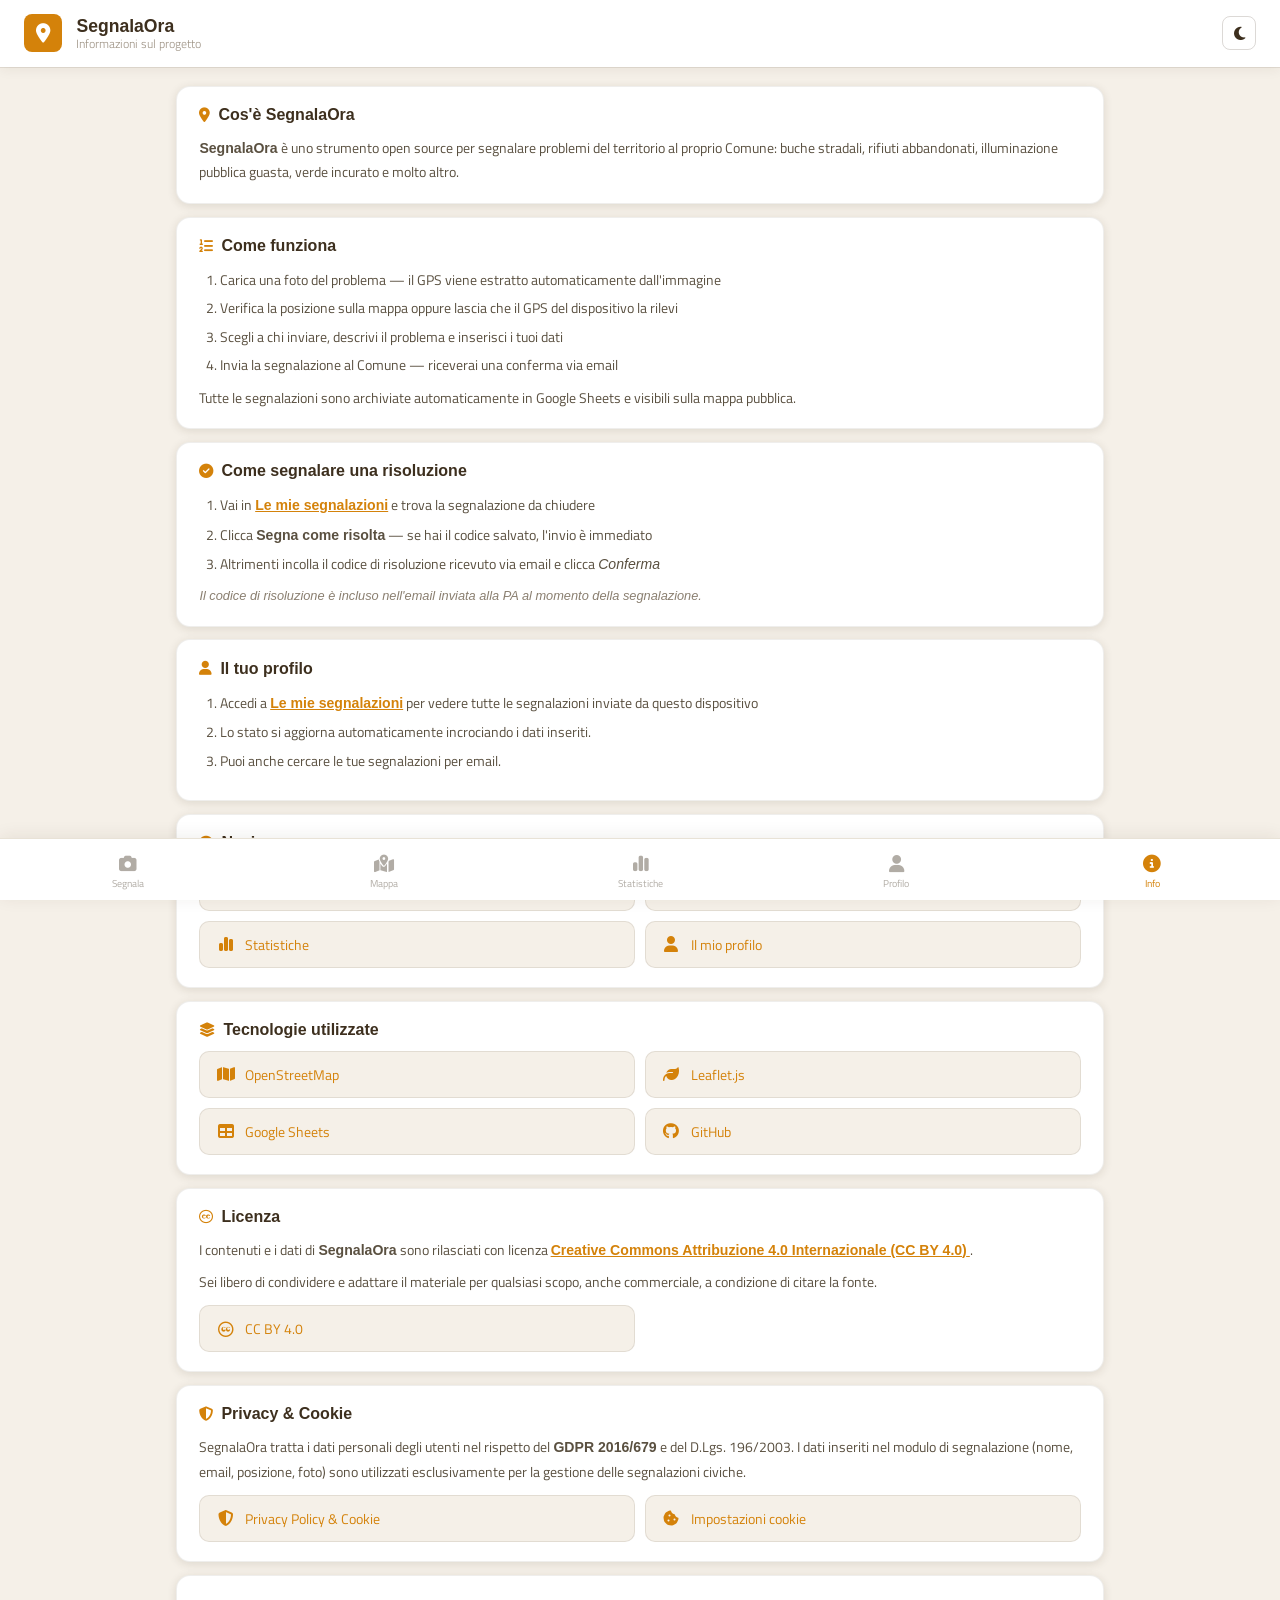
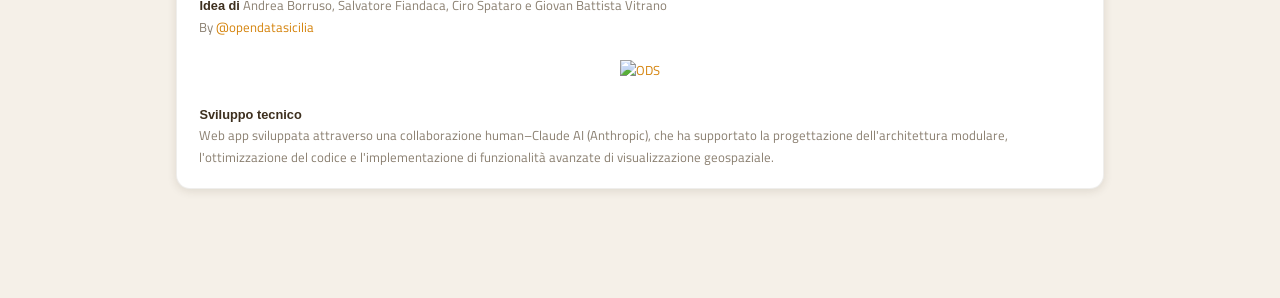
==== commit d4763fb8: "upgrade" ====
--- a/info.html
+++ b/info.html
@@ -125,14 +125,45 @@
     </div>
   </section>
 
+  <section class="info-section">
+    <h2><i class="fa-solid fa-shield-halved"></i> Privacy &amp; Cookie</h2>
+    <p>SegnalaOra tratta i dati personali degli utenti nel rispetto del <strong>GDPR 2016/679</strong> e del D.Lgs. 196/2003. I dati inseriti nel modulo di segnalazione (nome, email, posizione, foto) sono utilizzati esclusivamente per la gestione delle segnalazioni civiche.</p>
+    <div class="info-links" style="margin-top:0.75rem">
+      <a href="privacy.html" class="info-link-card">
+        <i class="fa-solid fa-shield-halved"></i>
+        <span>Privacy Policy &amp; Cookie</span>
+      </a>
+      <a href="privacy.html" class="info-link-card" onclick="event.preventDefault();cookieShowSettings()">
+        <i class="fa-solid fa-cookie-bite"></i>
+        <span>Impostazioni cookie</span>
+      </a>
+    </div>
+  </section>
+
   <section class="info-section info-credits">
     <strong>Idea di</strong> Andrea Borruso, Salvatore Fiandaca, Ciro Spataro e Giovan Battista Vitrano<br>
-    By <a href="https://opendatasicilia.it" target="_blank" rel="noopener">@opendatasicilia</a><br><br>
+    By <a href="https://opendatasicilia.it" target="_blank" rel="noopener">@opendatasicilia</a><br><br> 
+<a href="https://opendatasicilia.it/" target="_blank" style="display: block; text-align: center;">
+  <img src="img/opendatasicilia.png" alt="ODS" width="78" height="90" title="@opendatasicilia"/>
+</a>
+	<br>
     <strong>Sviluppo tecnico</strong><br>
     Web app sviluppata attraverso una collaborazione human–Claude AI (Anthropic), che ha supportato la progettazione dell'architettura modulare, l'ottimizzazione del codice e l'implementazione di funzionalità avanzate di visualizzazione geospaziale.
   </section>
 
 </main>
+
+<!-- Cookie Banner -->
+<div id="cookieBanner" class="cookie-banner" style="display:none">
+  <div class="cookie-banner__content">
+    <p><i class="fa-solid fa-cookie-bite"></i> Utilizziamo cookie analitici per migliorare il sito. Leggi la <a href="privacy.html">Privacy Policy</a>.</p>
+    <div class="cookie-banner__actions">
+      <button class="cookie-btn cookie-btn--accept" onclick="cookieAccept()">Accetta</button>
+      <button class="cookie-btn cookie-btn--refuse" onclick="cookieRefuse()">Rifiuta</button>
+    </div>
+  </div>
+</div>
+<script src="js/cookie-consent.js"></script>
 
 <!-- BOTTOM NAV -->
 <nav class="bottom-nav">
--- a/css/app.css
+++ b/css/app.css
@@ -325,7 +325,7 @@
 
 /* ── Main layout ── */
 body.page-form main {
-  max-width: 680px;
+  max-width: 960px;
   margin: 0 auto;
   padding: 1.5rem 1.5rem 5rem;
 }
@@ -362,52 +362,85 @@
 }
 
 /* ── Foto ── */
-body.page-form .photo-zone {
-  border: 2px dashed rgba(26,18,8,0.15);
-  border-radius: 12px;
-  padding: 2.5rem 1.5rem;
-  text-align: center;
-  cursor: pointer;
-  transition: all 0.2s;
+body.page-form .section-badge {
+  display: inline-block;
+  margin-left: 0.5rem;
+  padding: 0.1rem 0.5rem;
+  background: rgba(212,130,10,0.12);
+  color: var(--amber);
+  border-radius: 20px;
+  font-size: 0.72rem;
+  font-weight: 600;
+  vertical-align: middle;
+}
+
+body.page-form .photo-grid {
+  display: grid;
+  grid-template-columns: repeat(4, 1fr);
+  gap: 0.6rem;
+  margin-top: 0.5rem;
+}
+@media (max-width: 480px) {
+  body.page-form .photo-grid { grid-template-columns: repeat(2, 1fr); }
+}
+
+body.page-form .photo-thumb {
   position: relative;
+  aspect-ratio: 1;
+  border-radius: 10px;
   overflow: hidden;
-}
-body.page-form .photo-zone:hover { border-color: var(--amber); background: rgba(212,130,10,0.03); }
-body.page-form .photo-zone input { display: none; }
-body.page-form .photo-zone .big-icon { font-size: 2.5rem; margin-bottom: 0.8rem; display: block; }
-
-body.page-form .photo-zone h3 {
-  font-family: 'Titillium Web', sans-serif;
-  font-size: 1.1rem;
-  font-weight: 600;
-  margin-bottom: 0.3rem;
-}
-body.page-form .photo-zone p { font-size: 0.82rem; color: #8a7f70; }
-
-body.page-form .photo-preview { display: none; position: relative; }
-body.page-form .photo-preview img {
-  width: 100%;
-  border-radius: 10px;
-  max-height: 280px;
+  border: 1.5px solid rgba(26,18,8,0.12);
+}
+body.page-form .photo-thumb img {
+  width: 100%; height: 100%;
   object-fit: cover;
-}
-body.page-form .photo-preview .change-btn {
+  display: block;
+}
+body.page-form .photo-thumb-del {
   position: absolute;
-  top: 10px; right: 10px;
-  background: rgba(26,18,8,0.7);
+  top: 5px; right: 5px;
+  width: 24px; height: 24px;
+  background: rgba(26,18,8,0.65);
   color: white;
   border: none;
-  border-radius: 8px;
-  padding: 0.4rem 0.8rem;
-  font-size: 0.75rem;
-  cursor: pointer;
-  font-family: 'Titillium Web', sans-serif;
-  backdrop-filter: blur(4px);
-}
+  border-radius: 50%;
+  font-size: 0.7rem;
+  cursor: pointer;
+  display: flex; align-items: center; justify-content: center;
+  backdrop-filter: blur(3px);
+}
+body.page-form .photo-thumb-num {
+  position: absolute;
+  bottom: 5px; left: 7px;
+  font-size: 0.65rem;
+  font-weight: 700;
+  color: white;
+  text-shadow: 0 1px 3px rgba(0,0,0,0.6);
+}
+
+body.page-form .photo-add-slot {
+  aspect-ratio: 1;
+  border: 2px dashed rgba(26,18,8,0.2);
+  border-radius: 10px;
+  display: flex;
+  flex-direction: column;
+  align-items: center;
+  justify-content: center;
+  gap: 0.3rem;
+  cursor: pointer;
+  color: #8a7f70;
+  font-size: 0.78rem;
+  transition: all 0.2s;
+  text-align: center;
+  padding: 0.5rem;
+}
+body.page-form .photo-add-slot i { font-size: 1.4rem; color: var(--amber); }
+body.page-form .photo-add-slot small { font-size: 0.65rem; color: #b0a898; line-height: 1.2; }
+body.page-form .photo-add-slot:hover { border-color: var(--amber); background: rgba(212,130,10,0.04); }
 
 body.page-form .photo-info {
-  margin-top: 0.8rem;
-  padding: 0.6rem 0.9rem;
+  margin-top: 0.6rem;
+  padding: 0.5rem 0.9rem;
   background: rgba(61,90,71,0.08);
   border-radius: 8px;
   font-size: 0.78rem;
@@ -546,7 +579,7 @@
 body.page-form textarea.invalid,
 body.page-form select.invalid { border-color: var(--rust) !important; background: #fff5f5; }
 
-body.page-form .photo-zone.invalid { border-color: var(--rust) !important; background: rgba(192,57,43,0.04); }
+body.page-form .photo-add-slot.invalid { border-color: var(--rust) !important; background: rgba(192,57,43,0.04); }
 
 body.page-form input.valid { border-color: var(--sage) !important; background: #f0fff4; }
 
@@ -963,7 +996,9 @@
 html.dark body.page-form input.invalid,
 html.dark body.page-form textarea.invalid,
 html.dark body.page-form select.invalid { background: rgba(192,57,43,0.12) !important; }
-html.dark body.page-form .photo-zone.invalid { border-color: var(--rust) !important; background: rgba(192,57,43,0.08) !important; }
+html.dark body.page-form .photo-add-slot { border-color: rgba(255,255,255,0.15); color: rgba(245,240,232,0.45); }
+html.dark body.page-form .photo-add-slot:hover { border-color: var(--amber); background: rgba(212,130,10,0.08); }
+html.dark body.page-form .photo-thumb { border-color: rgba(255,255,255,0.1); }
 
 html.dark body.page-form .dest-btn { background: #1a1208; border-color: rgba(255,255,255,0.1); }
 html.dark body.page-form .dest-btn:hover    { border-color: var(--amber-light); background: rgba(212,130,10,0.08); }
@@ -980,10 +1015,7 @@
 html.dark body.page-form .section-hint,
 html.dark body.page-form .field-hint { color: rgba(245,240,232,0.38); }
 
-html.dark body.page-form .photo-zone { border-color: rgba(255,255,255,0.1); }
-html.dark body.page-form .photo-zone:hover { background: rgba(212,130,10,0.06); }
-html.dark body.page-form .photo-zone h3 { color: #f5f0e8; }
-html.dark body.page-form .photo-zone p  { color: rgba(245,240,232,0.38); }
+html.dark body.page-form .section-badge { background: rgba(212,130,10,0.2); }
 
 html.dark body.page-form .btn-sm { border-color: rgba(255,255,255,0.1); background: #1e1812; color: rgba(245,240,232,0.7); }
 html.dark body.page-form .btn-sm:hover { border-color: var(--amber); color: var(--amber); }
@@ -1307,6 +1339,49 @@
 }
 body.page-map .ri-meta { display: flex; gap: 0.5rem; align-items: center; }
 body.page-map .ri-date { font-size: 0.68rem; color: #a8a090; }
+
+/* ── Dettaglio inline (mobile) ── */
+body.page-map .ri-detail {
+  display: none;
+  margin-top: 0.65rem;
+  padding-top: 0.65rem;
+  border-top: 1px solid rgba(26,18,8,0.08);
+}
+body.page-map .ri-detail.open { display: block; }
+body.page-map .rid-descr {
+  font-size: 0.78rem;
+  color: var(--ink);
+  line-height: 1.45;
+  margin-bottom: 0.5rem;
+}
+body.page-map .rid-row {
+  font-size: 0.72rem;
+  color: #6a6055;
+  display: flex;
+  align-items: center;
+  gap: 0.4rem;
+  margin-bottom: 0.25rem;
+}
+body.page-map .rid-row i { width: 14px; text-align: center; flex-shrink: 0; color: var(--amber); }
+body.page-map .rid-imgs {
+  display: flex;
+  gap: 0.4rem;
+  flex-wrap: wrap;
+  margin: 0.5rem 0;
+}
+body.page-map .rid-imgs img {
+  width: 80px; height: 80px;
+  object-fit: cover;
+  border-radius: 8px;
+  cursor: pointer;
+  border: 1.5px solid rgba(26,18,8,0.1);
+}
+body.page-map .rid-id {
+  font-size: 0.62rem;
+  color: #b0a898;
+  margin-top: 0.4rem;
+  font-family: monospace;
+}
 
 body.page-map .stato-badge {
   font-size: 0.62rem;
@@ -1644,6 +1719,11 @@
 html.dark body.page-map .ri-cat  { color: #f5f0e8; }
 html.dark body.page-map .ri-addr { color: rgba(245,240,232,0.38); }
 html.dark body.page-map .ri-date { color: rgba(245,240,232,0.28); }
+html.dark body.page-map .ri-detail { border-top-color: rgba(255,255,255,0.07); }
+html.dark body.page-map .rid-descr { color: rgba(245,240,232,0.85); }
+html.dark body.page-map .rid-row   { color: rgba(245,240,232,0.5); }
+html.dark body.page-map .rid-imgs img { border-color: rgba(255,255,255,0.1); }
+html.dark body.page-map .rid-id    { color: rgba(245,240,232,0.25); }
 html.dark body.page-map .no-results      { color: rgba(245,240,232,0.38); }
 html.dark body.page-map .no-results-reset { border-color: rgba(255,255,255,0.15); color: var(--amber); }
 html.dark body.page-map .list-pagination { border-top-color: rgba(255,255,255,0.06); }
@@ -1780,12 +1860,13 @@
 /* ── Filter bar ── */
 body.page-stats .filter-bar {
   display: flex;
-  align-items: center;
-  gap: 0.75rem;
+  align-items: flex-start;
+  flex-wrap: wrap;
+  gap: 0.6rem;
   margin-bottom: 1rem;
   background: white;
   border-radius: 12px;
-  padding: 0.7rem 1rem;
+  padding: 0.75rem 1rem;
   border: 1.5px solid rgba(60,40,20,0.07);
   box-shadow: 0 2px 10px rgba(60,40,20,0.07);
   transition: border-color 0.2s, background 0.2s;
@@ -1801,54 +1882,48 @@
   align-items: center;
   gap: 0.35rem;
   flex-shrink: 0;
+  padding-top: 0.3rem;
 }
 body.page-stats .filter-bar.active .filter-bar-label { color: var(--amber); }
 
-body.page-stats .select-wrap-stats { flex: 1; position: relative; min-width: 0; }
-body.page-stats .select-wrap-stats::after {
-  content: '▾';
-  position: absolute;
-  right: 0.85rem; top: 50%;
-  transform: translateY(-50%);
-  pointer-events: none;
-  color: #9a8f80;
-  font-size: 0.85rem;
-}
-body.page-stats .select-wrap-stats select {
-  width: 100%;
-  padding: 0.52rem 2.2rem 0.52rem 0.85rem;
-  border: 1.5px solid rgba(60,40,20,0.10);
-  border-radius: 8px;
-  font-family: 'Titillium Web', sans-serif;
-  font-size: 0.85rem;
+/* ── Category chips ── */
+body.page-stats .cat-chips {
+  display: flex;
+  flex-wrap: wrap;
+  gap: 0.4rem;
+  flex: 1;
+  min-width: 0;
+}
+body.page-stats .cat-chip {
+  display: inline-flex;
+  align-items: center;
+  gap: 0.35rem;
+  padding: 0.3rem 0.7rem;
+  border: 1.5px solid rgba(60,40,20,0.12);
+  border-radius: 20px;
   background: var(--paper);
-  color: var(--ink);
-  appearance: none;
-  cursor: pointer;
-  transition: border-color 0.2s;
+  font-family: 'Titillium Web', sans-serif;
+  font-size: 0.75rem;
+  font-weight: 500;
+  color: #6b5e4e;
+  cursor: pointer;
+  transition: all 0.15s;
   white-space: nowrap;
-  overflow: hidden;
-  text-overflow: ellipsis;
-}
-body.page-stats .select-wrap-stats select:focus { outline: none; border-color: var(--amber); }
-body.page-stats .filter-bar.active .select-wrap-stats select { border-color: var(--amber); }
-
-body.page-stats .filter-reset {
-  background: rgba(60,40,20,0.07);
-  border: none;
-  border-radius: 50%;
-  width: 28px; height: 28px;
-  flex-shrink: 0;
-  cursor: pointer;
-  display: none;
-  align-items: center;
-  justify-content: center;
-  font-size: 0.75rem;
-  color: #9a8f80;
-  transition: background 0.15s, color 0.15s;
-}
-body.page-stats .filter-reset:hover { background: var(--rust); color: white; }
-body.page-stats .filter-bar.active .filter-reset { display: flex; }
+}
+body.page-stats .cat-chip i { font-size: 0.72rem; color: #9a8f80; transition: color 0.15s; }
+body.page-stats .cat-chip em { font-style: normal; color: #b0a898; font-size: 0.68rem; }
+body.page-stats .cat-chip:hover {
+  border-color: var(--amber);
+  color: var(--amber);
+}
+body.page-stats .cat-chip:hover i { color: var(--amber); }
+body.page-stats .cat-chip.active {
+  background: var(--amber);
+  border-color: var(--amber);
+  color: white;
+}
+body.page-stats .cat-chip.active i,
+body.page-stats .cat-chip.active em { color: rgba(255,255,255,0.8); }
 
 /* ── Charts grid ── */
 body.page-stats .charts-grid {
@@ -1914,8 +1989,7 @@
   body.page-stats .chart-wrap            { height: 180px; }
   body.page-stats .sc-num                { font-size: 1.9rem; }
   body.page-stats .stats-content         { padding: 1rem 0.9rem 4.5rem; }
-  body.page-stats .filter-bar            { flex-wrap: wrap; gap: 0.5rem; }
-  body.page-stats .filter-bar-label      { flex-basis: 100%; }
+  body.page-stats .filter-bar-label      { flex-basis: 100%; padding-top: 0; }
 }
 
 /* ── Dark mode stats ── */
@@ -1927,8 +2001,11 @@
 html.dark body.page-stats .sc-lbl { color: rgba(245,240,232,0.38); }
 html.dark body.page-stats .filter-bar { background: #1a1410; border-color: rgba(255,255,255,0.07); }
 html.dark body.page-stats .filter-bar-label { color: rgba(245,240,232,0.4); }
-html.dark body.page-stats .select-wrap-stats select { background: #1a1208; border-color: rgba(255,255,255,0.12); color: #f5f0e8; }
-html.dark body.page-stats .filter-reset { background: rgba(255,255,255,0.07); color: rgba(245,240,232,0.5); }
+html.dark body.page-stats .cat-chip { background: #1a1208; border-color: rgba(255,255,255,0.1); color: rgba(245,240,232,0.6); }
+html.dark body.page-stats .cat-chip i { color: rgba(245,240,232,0.35); }
+html.dark body.page-stats .cat-chip em { color: rgba(245,240,232,0.3); }
+html.dark body.page-stats .cat-chip:hover { border-color: var(--amber); color: var(--amber); }
+html.dark body.page-stats .cat-chip.active { background: var(--amber); border-color: var(--amber); color: white; }
 html.dark body.page-stats .chart-card  { background: #1a1410; box-shadow: 0 4px 16px rgba(0,0,0,0.3); }
 html.dark body.page-stats .chart-title { color: rgba(245,240,232,0.38); }
 html.dark body.page-stats .loading-wrap { color: rgba(245,240,232,0.45); }
@@ -1997,7 +2074,7 @@
 }
 
 /* ── Main profilo ── */
-body.page-profile main { flex: 1; padding: 1rem 1rem 1.5rem; max-width: 640px; margin: 0 auto; width: 100%; }
+body.page-profile main { flex: 1; padding: 1rem 1rem 1.5rem; max-width: 960px; margin: 0 auto; width: 100%; }
 
 /* ── Summary stats ── */
 body.page-profile .profile-summary {
@@ -2309,7 +2386,7 @@
 body.page-info main {
   flex: 1;
   padding: 1.2rem 1rem 1.5rem;
-  max-width: 640px;
+  max-width: 960px;
   margin: 0 auto;
   width: 100%;
 }
@@ -2428,3 +2505,97 @@
 html.dark body.page-info .bottom-nav { background: #181410; border-top-color: rgba(255,255,255,0.08); box-shadow: none; }
 html.dark body.page-info .bnav-item   { color: rgba(245,240,232,0.35); }
 html.dark body.page-info .bnav-item.bnav-active { color: var(--amber); }
+
+/* ═══════════════════════════════════════════════════════
+   COOKIE BANNER (globale — tutte le pagine)
+   ═══════════════════════════════════════════════════════ */
+.cookie-banner {
+  position: fixed;
+  bottom: 4.5rem; /* sopra la bottom nav */
+  left: 0; right: 0;
+  z-index: 9999;
+  display: flex;
+  justify-content: center;
+  padding: 0 0.75rem;
+  pointer-events: none;
+}
+.cookie-banner__content {
+  background: #1a1208;
+  color: #f5f0e8;
+  border-radius: 14px;
+  box-shadow: 0 8px 32px rgba(0,0,0,0.28);
+  padding: 1rem 1.25rem;
+  max-width: 640px;
+  width: 100%;
+  display: flex;
+  align-items: center;
+  gap: 1rem;
+  pointer-events: all;
+  flex-wrap: wrap;
+}
+.cookie-banner__content p {
+  flex: 1;
+  font-size: 0.85rem;
+  line-height: 1.5;
+  margin: 0;
+  color: rgba(245,240,232,0.88);
+}
+.cookie-banner__content p i { color: var(--amber); margin-right: 0.3rem; }
+.cookie-banner__content a { color: var(--amber); text-decoration: underline; }
+.cookie-banner__actions {
+  display: flex;
+  gap: 0.5rem;
+  flex-shrink: 0;
+}
+.cookie-btn {
+  padding: 0.45rem 1rem;
+  border-radius: 8px;
+  font-size: 0.82rem;
+  font-weight: 600;
+  font-family: 'Titillium Web', sans-serif;
+  cursor: pointer;
+  border: none;
+  white-space: nowrap;
+}
+.cookie-btn--accept {
+  background: var(--amber);
+  color: #fff;
+}
+.cookie-btn--accept:hover { background: #b86f07; }
+.cookie-btn--refuse {
+  background: rgba(245,240,232,0.12);
+  color: rgba(245,240,232,0.75);
+  border: 1px solid rgba(245,240,232,0.18);
+}
+.cookie-btn--refuse:hover { background: rgba(245,240,232,0.2); }
+
+/* Privacy footer link */
+.privacy-footer {
+  text-align: center;
+  font-size: 0.75rem;
+  color: rgba(26,18,8,0.4);
+  padding: 0.5rem 1rem 0.25rem;
+}
+.privacy-footer a { color: rgba(26,18,8,0.45); text-decoration: underline; }
+.privacy-footer a:hover { color: var(--amber); }
+html.dark .privacy-footer { color: rgba(245,240,232,0.3); }
+html.dark .privacy-footer a { color: rgba(245,240,232,0.35); }
+
+/* Consent checkbox nel form */
+.consent-row {
+  display: flex;
+  align-items: flex-start;
+  gap: 0.6rem;
+  font-size: 0.8rem;
+  color: rgba(26,18,8,0.55);
+  margin-bottom: 0.5rem;
+  line-height: 1.4;
+}
+.consent-row input[type="checkbox"] {
+  margin-top: 0.15rem;
+  flex-shrink: 0;
+  accent-color: var(--amber);
+  width: 15px; height: 15px;
+}
+.consent-row a { color: var(--amber); text-decoration: underline; }
+html.dark .consent-row { color: rgba(245,240,232,0.45); }
